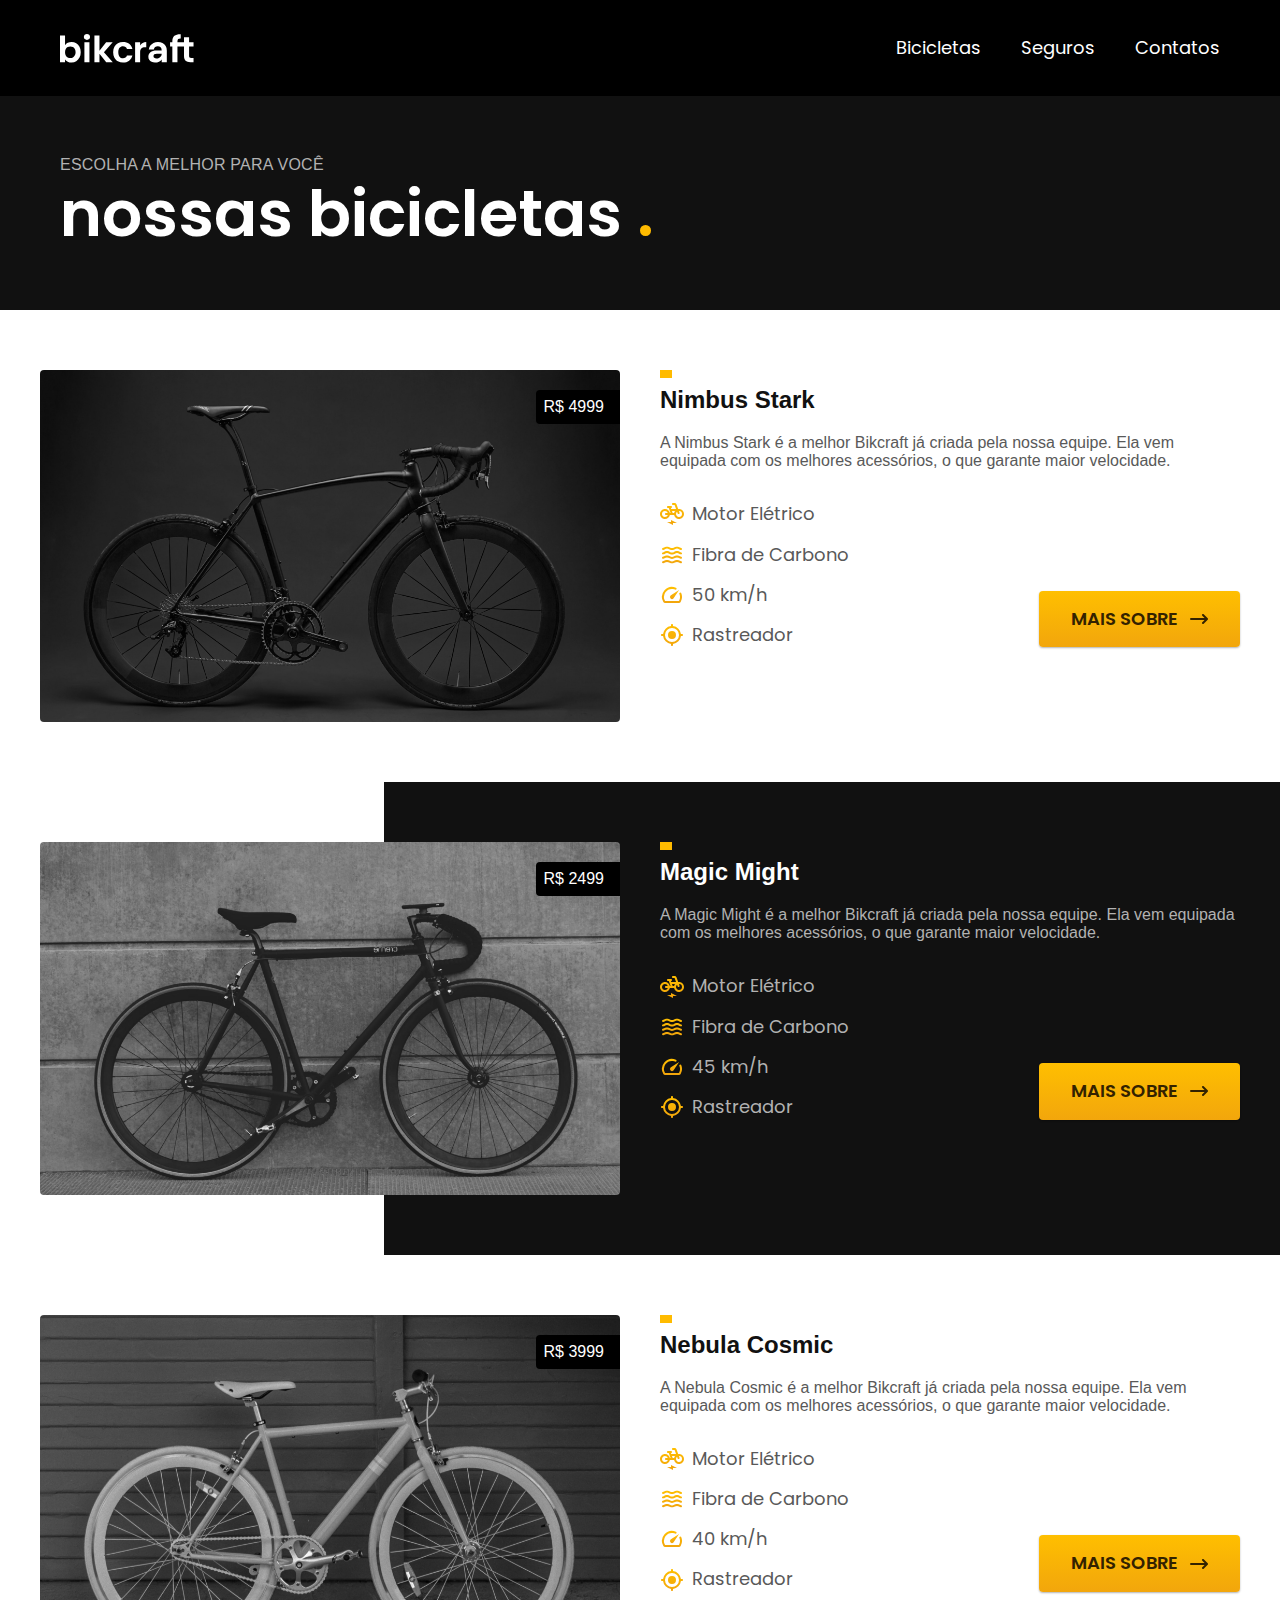
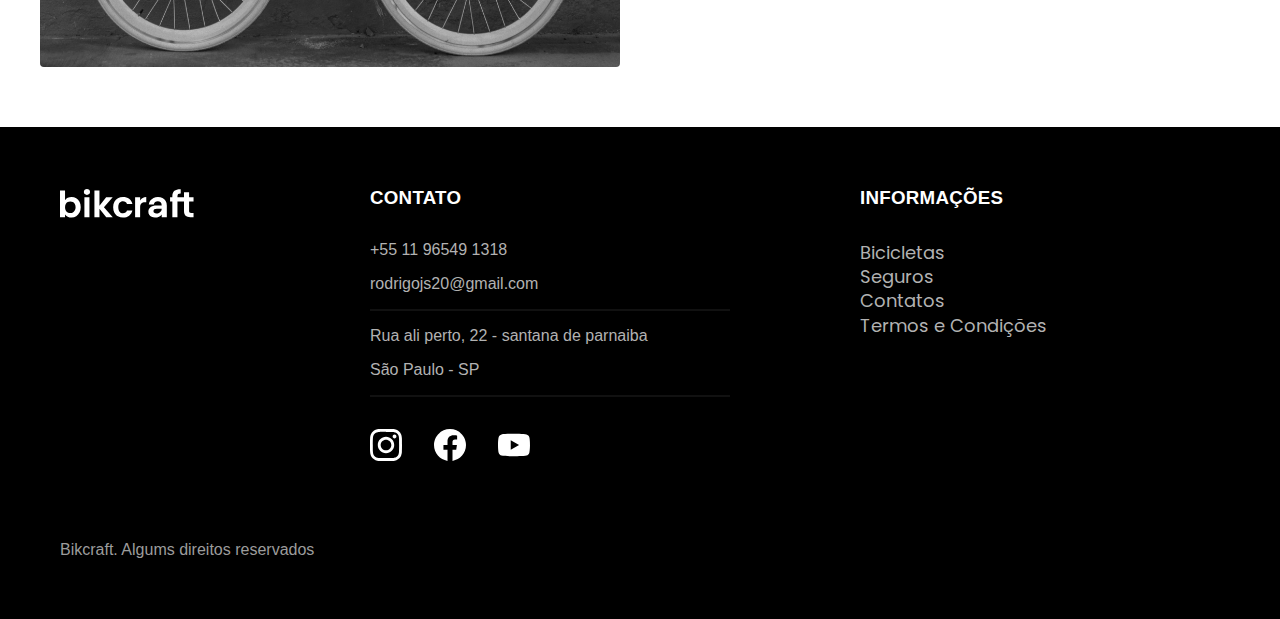
==== bicicletas.html @ d9223ddb "adicionado biciletas.html e bicicletas.css" ====
<!DOCTYPE html>
<html lang="pt-br">

<head>
  <meta charset="UTF-8">
  <meta http-equiv="X-UA-Compatible" content="IE=edge">
  <meta name="viewport" content="width=device-width, initial-scale=1.0">
  <title>Bicicletas | Bikcraft - Bicicletas Elétricas</title>
  <meta name="description" content="Bicicletas elétricas de alta precisão e qualidade,
  feitas sob medida para o cliente. Explore o mundo na sua velocidade com a Bikcraft.">

  <link rel="stylesheet" href="./css/style.css">

  <link rel="preconnect" href="https://fonts.googleapis.com">
  <link rel="preconnect" href="https://fonts.gstatic.com" crossorigin>
  <link href="https://fonts.googleapis.com/css2?family=Merriweather:ital,wght@1,900&family=Poppins:wght@400;600&family=Roboto:ital,wght@0,500;1,400&display=swap" rel="stylesheet">
</head>

<body id="bicicletas">
  <header class="header-bg">
    <div class="header container">
      <a href="./"><img src="./img/bikcraft.svg" alt="Bikcraft"></a>

      <nav aria-label="primaria">
        <ul class="header-menu font-1-m cor-0">
          <li><a href="./bicicletas.html">Bicicletas</a></li>
          <li><a href="./seguros.html">Seguros</a></li>
          <li><a href="./contatos.html">Contatos</a></li>
        </ul>
      </nav>
    </div>
  </header>

  <main>
    <div class="titulo-bg">
      <div class="titulo container">
        <p class="font-2-l-b cor-5">Escolha a melhor para vocÊ</p>
        <h1 class="font-1-xxl cor-0">nossas bicicletas <span class="cor-p1">.</span></h1>
      </div>
    </div>
    <!-- nimbus -->
    <div class="bicicletas container">
      <div class="bicicletas-imagem">
        <img src="./img/bicicletas/nimbus.jpg" alt="Bicicleta Preta">
        <span class="font-2-m cor-0">R$ 4999</span>
      </div>
      <div class="bicicletas-conteudo">
        <h2 class="font-1-x-l">Nimbus Stark</h2>
        <p class="font-2-s cor-8">A Nimbus Stark é a melhor Bikcraft já criada pela nossa equipe. Ela vem equipada com os melhores acessórios, o que garante maior velocidade.</p>
        <ul class="font-1-m cor-8">
          <li><img src="./img/icones/eletrica.svg" alt="">Motor Elétrico</li>
          <li><img src="./img/icones/carbono.svg" alt="">Fibra de Carbono</li>
          <li><img src="./img/icones/velocidade.svg" alt="">50 km/h</li>
          <li><img src="./img/icones/rastreador.svg" alt="">Rastreador</li>
        </ul>
        <a class="botao seta" href="./bicicletas/nimbus.html">Mais Sobre</a>
      </div>
    </div>
    <!-- fim nimbus -->

    <!-- magic -->
    <div class="bicicletas-bg">
      <div class="bicicletas container">
        <div class="bicicletas-imagem">
          <img src="./img/bicicletas/magic.jpg" alt="Bicicleta Preta">
          <span class="font-2-m cor-0">R$ 2499</span>
        </div>
        <div class="bicicletas-conteudo">
          <h2 class="font-1-x-l cor-0">Magic Might</h2>
          <p class="font-2-s cor-5">A Magic Might é a melhor Bikcraft já criada pela nossa equipe. Ela vem equipada com os melhores acessórios, o que garante maior velocidade.</p>
          <ul class="font-1-m cor-5">
            <li><img src="./img/icones/eletrica.svg" alt="">Motor Elétrico</li>
            <li><img src="./img/icones/carbono.svg" alt="">Fibra de Carbono</li>
            <li><img src="./img/icones/velocidade.svg" alt="">45 km/h</li>
            <li><img src="./img/icones/rastreador.svg" alt="">Rastreador</li>
          </ul>
          <a class="botao seta" href="./bicicletas/magic.html">Mais Sobre</a>
        </div>
      </div>
    </div>
    <!-- fim magic -->

    <!-- nebula -->
    <div class="bicicletas container">
      <div class="bicicletas-imagem">
        <img src="./img/bicicletas/nebula.jpg" alt="Bicicleta Preta">
        <span class="font-2-m cor-0">R$ 3999</span>
      </div>
      <div class="bicicletas-conteudo">
        <h2 class="font-1-x-l">Nebula Cosmic</h2>
        <p class="font-2-s cor-8">A Nebula Cosmic é a melhor Bikcraft já criada pela nossa equipe. Ela vem equipada com os melhores acessórios, o que garante maior velocidade.</p>
        <ul class="font-1-m cor-8">
          <li><img src="./img/icones/eletrica.svg" alt="">Motor Elétrico</li>
          <li><img src="./img/icones/carbono.svg" alt="">Fibra de Carbono</li>
          <li><img src="./img/icones/velocidade.svg" alt="">40 km/h</li>
          <li><img src="./img/icones/rastreador.svg" alt="">Rastreador</li>
        </ul>
        <a class="botao seta" href="./bicicletas/nebula.html">Mais Sobre</a>
      </div>
    </div>
    <!-- fim nebula -->
  </main>

  <footer class="footer-bg">
    <div class="footer container">
      <img src="./img/bikcraft.svg" alt="Bickraft">
      <div class="footer-contato">
        <h3 class="font-2-l-b cor-0">Contato</h3>
        <ul class="font-2-m cor-5">
          <li><a href="tel:+5511965491318">+55 11 96549 1318</a></li>
          <li><a href="mailto:rodrigojs20@gmail.com">rodrigojs20@gmail.com</a></li>
          <li>Rua ali perto, 22 - santana de parnaiba</li>
          <li>São Paulo - SP</li>
        </ul>
        <div class="footer-redes">
          <a href="#">
            <img src="./img/redes/instagram.svg" alt="Instagram">
          </a>
          <a href="#">
            <img src="./img/redes/facebook.svg" alt="Facebook">
          </a>
          <a href="#">
            <img src="./img/redes/youtube.svg" alt="Youtube">
          </a>
        </div>
      </div>
      <div class="footer-informacoes">
        <h3 class="font-2-l-b cor-0">Informações</h3>
        <nav>
          <ul class="font-1-m cor-5">
            <li><a href="./bicicletas.html">Bicicletas</a></li>
            <li><a href="./seguros.html">Seguros</a></li>
            <li><a href="./contatos.html">Contatos</a></li>
            <li><a href="./termos.html">Termos e Condições</a></li>
          </ul>
        </nav>
      </div>
      <p class="footer-copy font-2-m cor-6">Bikcraft. Algums direitos reservados</p>
    </div>
  </footer>
</body>

</html>
---- css/style.css ----
@import url("./global/golbal.css");
@import url("./utilidades/tipografia.css");
@import url("./global/header.css");
@import url("./global/footer.css");

/* utilidades */
@import url("./utilidades/componentes.css");
@import url("./utilidades/cores.css");

/* home */
@import url("./home/introducao.css");
@import url("./home/tecnologia.css");
@import url("./home/parceiros.css");
@import url("./home/depoismento.css");


/* bicicletas */
@import url("./bicicletas/bicicletas-lista.css");
@import url("./bicicletas/bicicletas.css");

/*seguros */
@import url("./seguros/seguros.css");

/*termos */
@import url("./termos/termos.css");
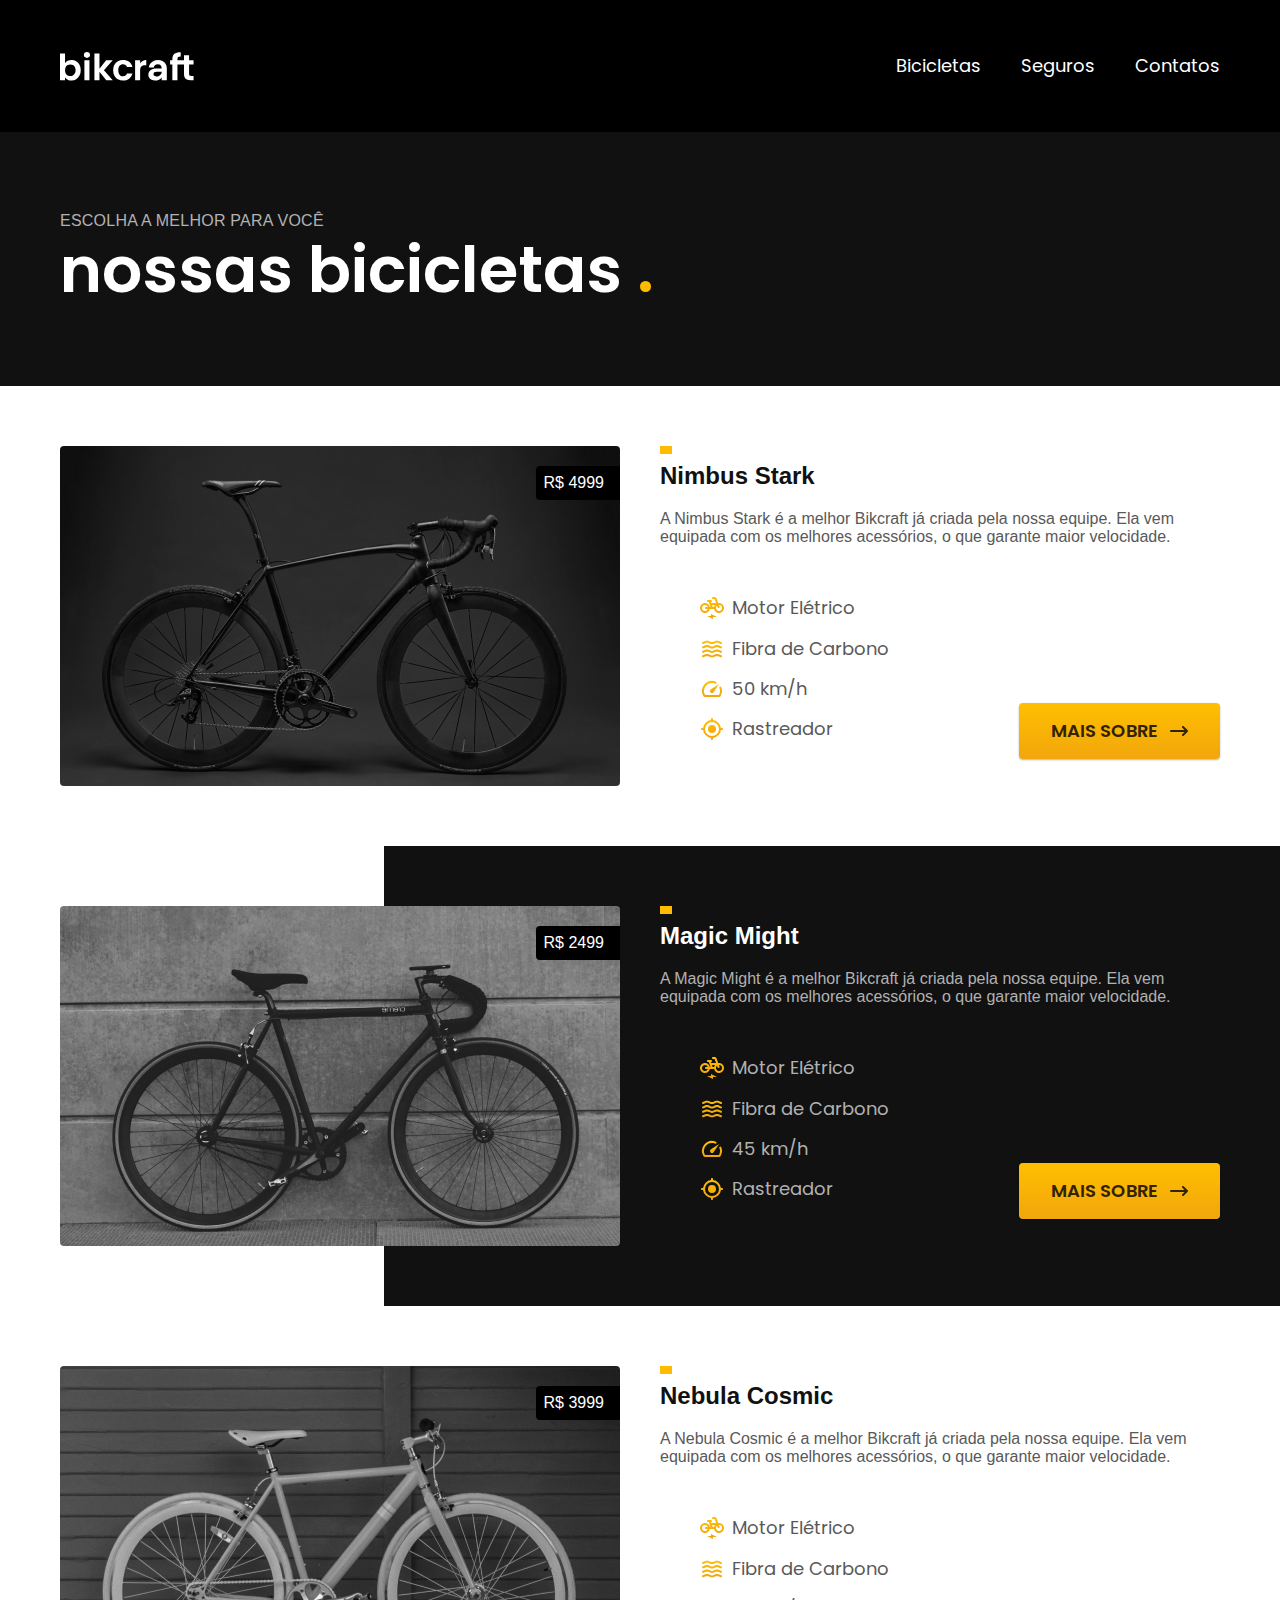
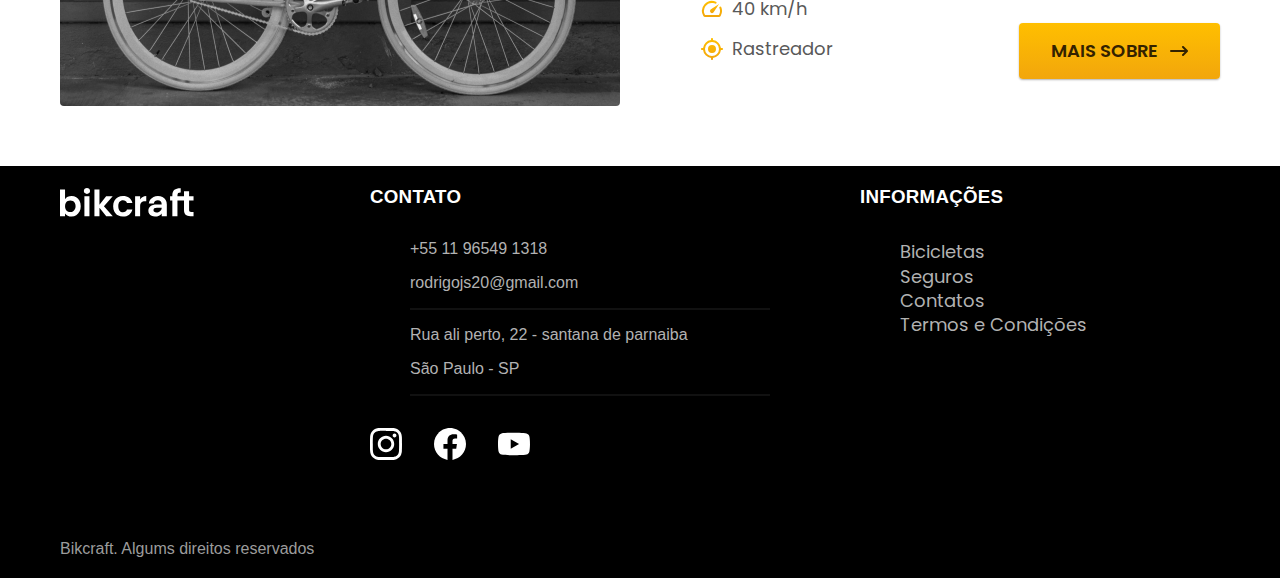
==== commit 21424a4d: "atualizei bicicletas.html" ====
--- a/bicicletas.html
+++ b/bicicletas.html
@@ -32,7 +32,7 @@
   </header>
 
   <main>
-    <div class="titulo-bg">
+    <div class=" titulo-bg">
       <div class="titulo container">
         <p class="font-2-l-b cor-5">Escolha a melhor para vocÊ</p>
         <h1 class="font-1-xxl cor-0">nossas bicicletas <span class="cor-p1">.</span></h1>
--- a/css/style.css
+++ b/css/style.css
@@ -11,15 +11,21 @@
 @import url("./home/introducao.css");
 @import url("./home/tecnologia.css");
 @import url("./home/parceiros.css");
-@import url("./home/depoismento.css");
+@import url("./home/depoimento.css");
 
 
 /* bicicletas */
 @import url("./bicicletas/bicicletas-lista.css");
 @import url("./bicicletas/bicicletas.css");
 
+/* bicicletas */
+@import url("./bicicleta/bicicleta.css");
+@import url("./bicicleta/seguro.css");
+
 /*seguros */
 @import url("./seguros/seguros.css");
+@import url("./seguros/vantagens.css");
+@import url("./seguros/perguntas.css");
 
 /*termos */
 @import url("./termos/termos.css");
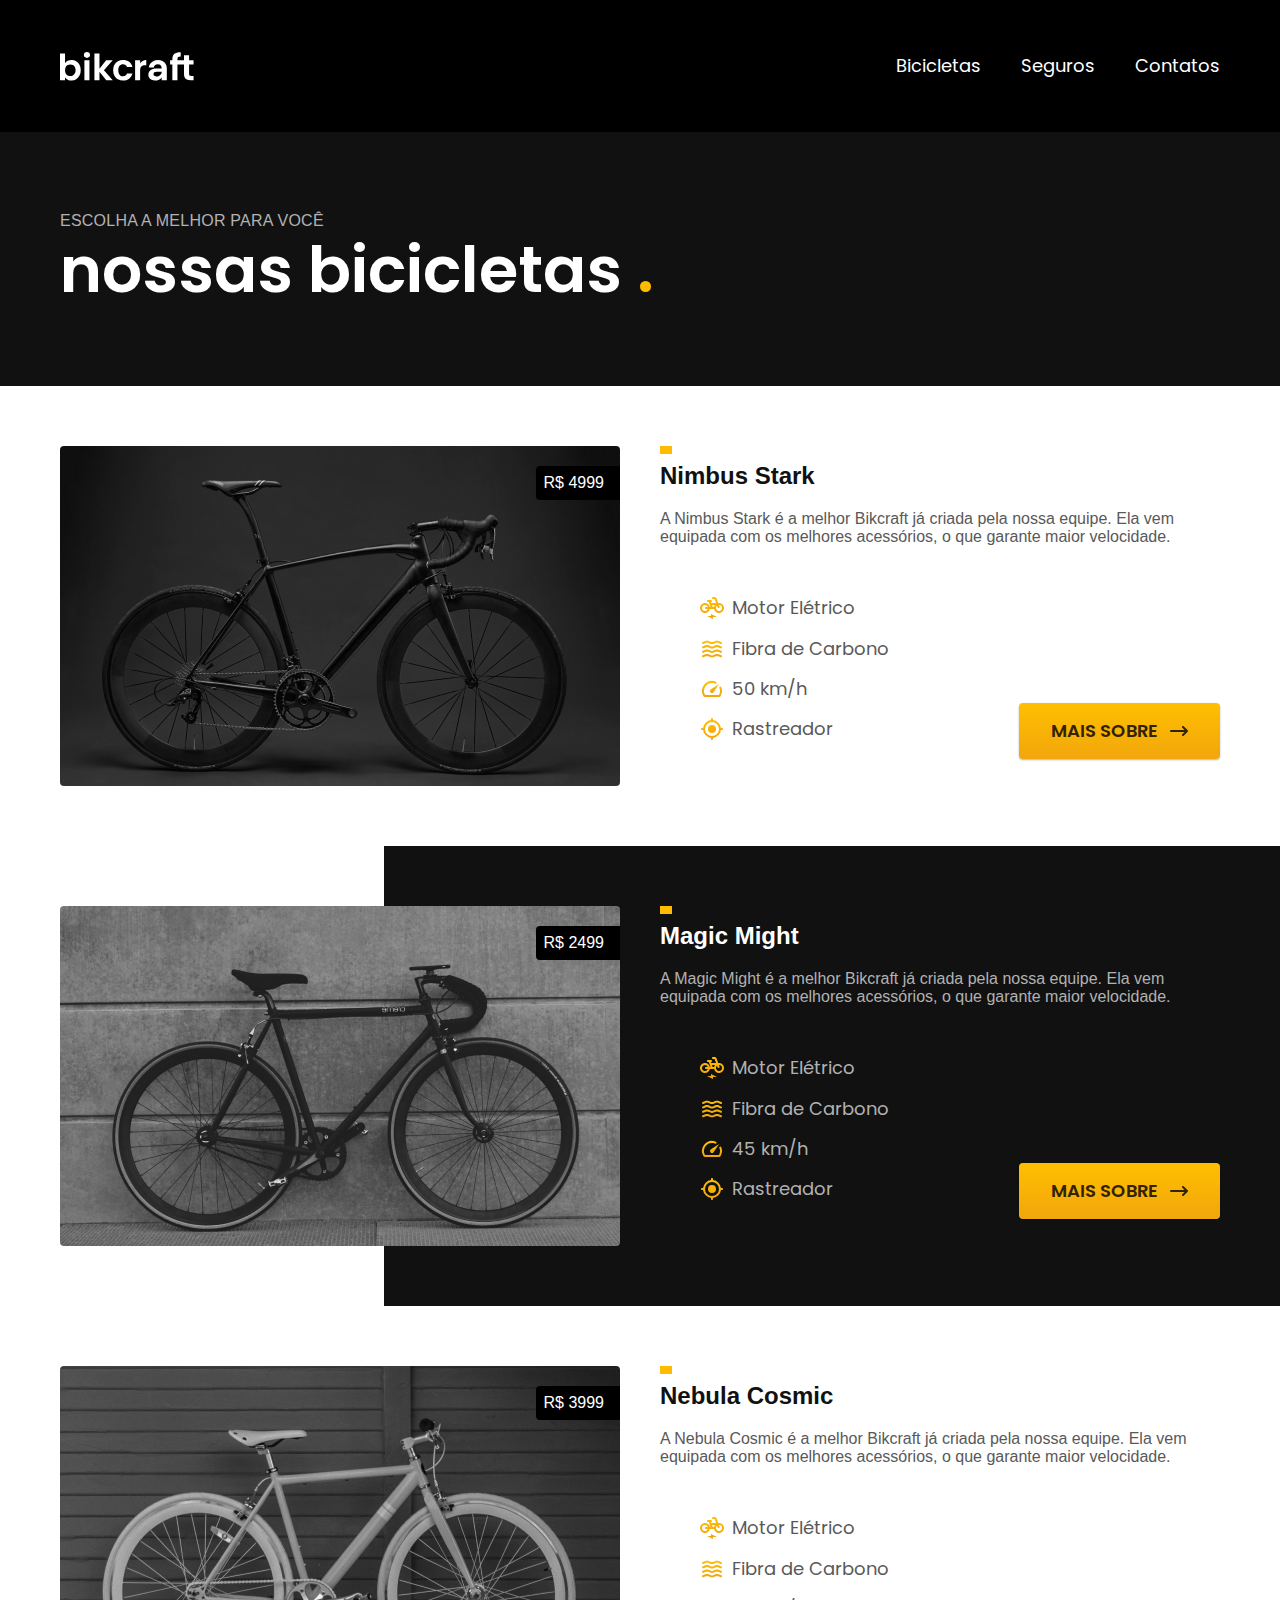
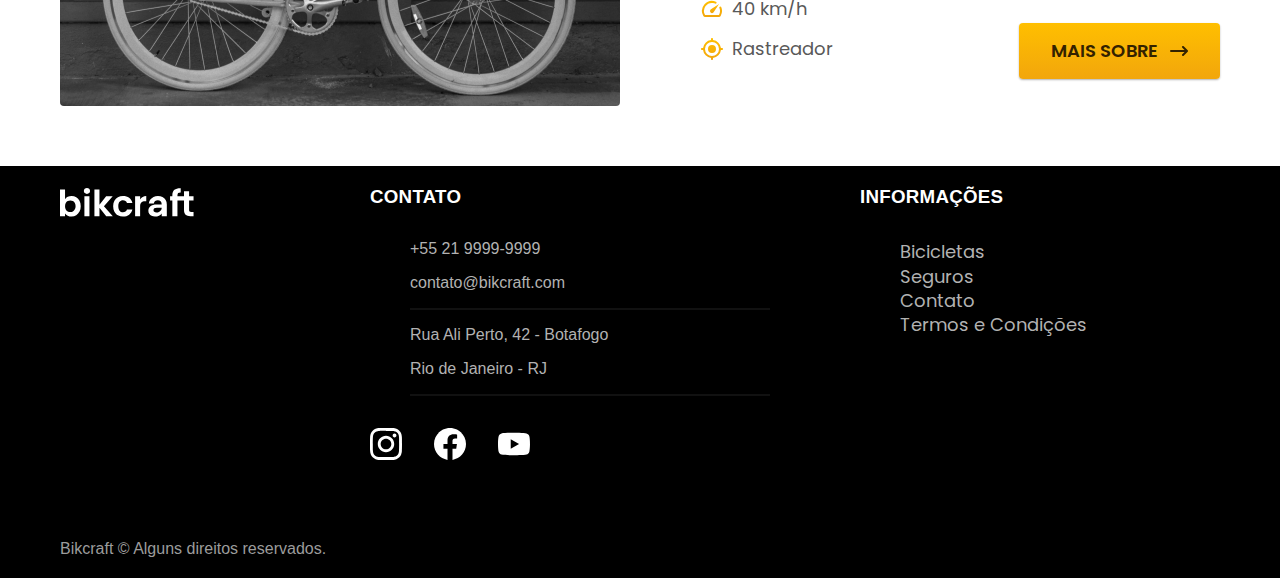
==== commit aa5805ba: "criei lojas.css" ====
--- a/bicicletas.html
+++ b/bicicletas.html
@@ -103,23 +103,23 @@
 
   <footer class="footer-bg">
     <div class="footer container">
-      <img src="./img/bikcraft.svg" alt="Bickraft">
+      <img src="./img/bikcraft.svg" alt="Bikcraft">
       <div class="footer-contato">
         <h3 class="font-2-l-b cor-0">Contato</h3>
         <ul class="font-2-m cor-5">
-          <li><a href="tel:+5511965491318">+55 11 96549 1318</a></li>
-          <li><a href="mailto:rodrigojs20@gmail.com">rodrigojs20@gmail.com</a></li>
-          <li>Rua ali perto, 22 - santana de parnaiba</li>
-          <li>São Paulo - SP</li>
+          <li><a href="tel:+552199999999">+55 21 9999-9999</a></li>
+          <li><a href="mailto:contato@bikcraft.com">contato@bikcraft.com</a></li>
+          <li>Rua Ali Perto, 42 - Botafogo</li>
+          <li>Rio de Janeiro - RJ</li>
         </ul>
         <div class="footer-redes">
-          <a href="#">
+          <a href="./">
             <img src="./img/redes/instagram.svg" alt="Instagram">
           </a>
-          <a href="#">
+          <a href="./">
             <img src="./img/redes/facebook.svg" alt="Facebook">
           </a>
-          <a href="#">
+          <a href="./">
             <img src="./img/redes/youtube.svg" alt="Youtube">
           </a>
         </div>
@@ -130,12 +130,12 @@
           <ul class="font-1-m cor-5">
             <li><a href="./bicicletas.html">Bicicletas</a></li>
             <li><a href="./seguros.html">Seguros</a></li>
-            <li><a href="./contatos.html">Contatos</a></li>
+            <li><a href="./contato.html">Contato</a></li>
             <li><a href="./termos.html">Termos e Condições</a></li>
           </ul>
         </nav>
       </div>
-      <p class="footer-copy font-2-m cor-6">Bikcraft. Algums direitos reservados</p>
+      <p class="footer-copy font-2-m cor-6">Bikcraft © Alguns direitos reservados.</p>
     </div>
   </footer>
 </body>
--- a/css/style.css
+++ b/css/style.css
@@ -6,6 +6,7 @@
 /* utilidades */
 @import url("./utilidades/componentes.css");
 @import url("./utilidades/cores.css");
+@import url("./utilidades/formulario.css");
 
 /* home */
 @import url("./home/introducao.css");
@@ -27,6 +28,10 @@
 @import url("./seguros/vantagens.css");
 @import url("./seguros/perguntas.css");
 
+/* contato */
+@import url("./contato/contato.css");
+@import url("./contato/lojas.css");
+
 /*termos */
 @import url("./termos/termos.css");
 
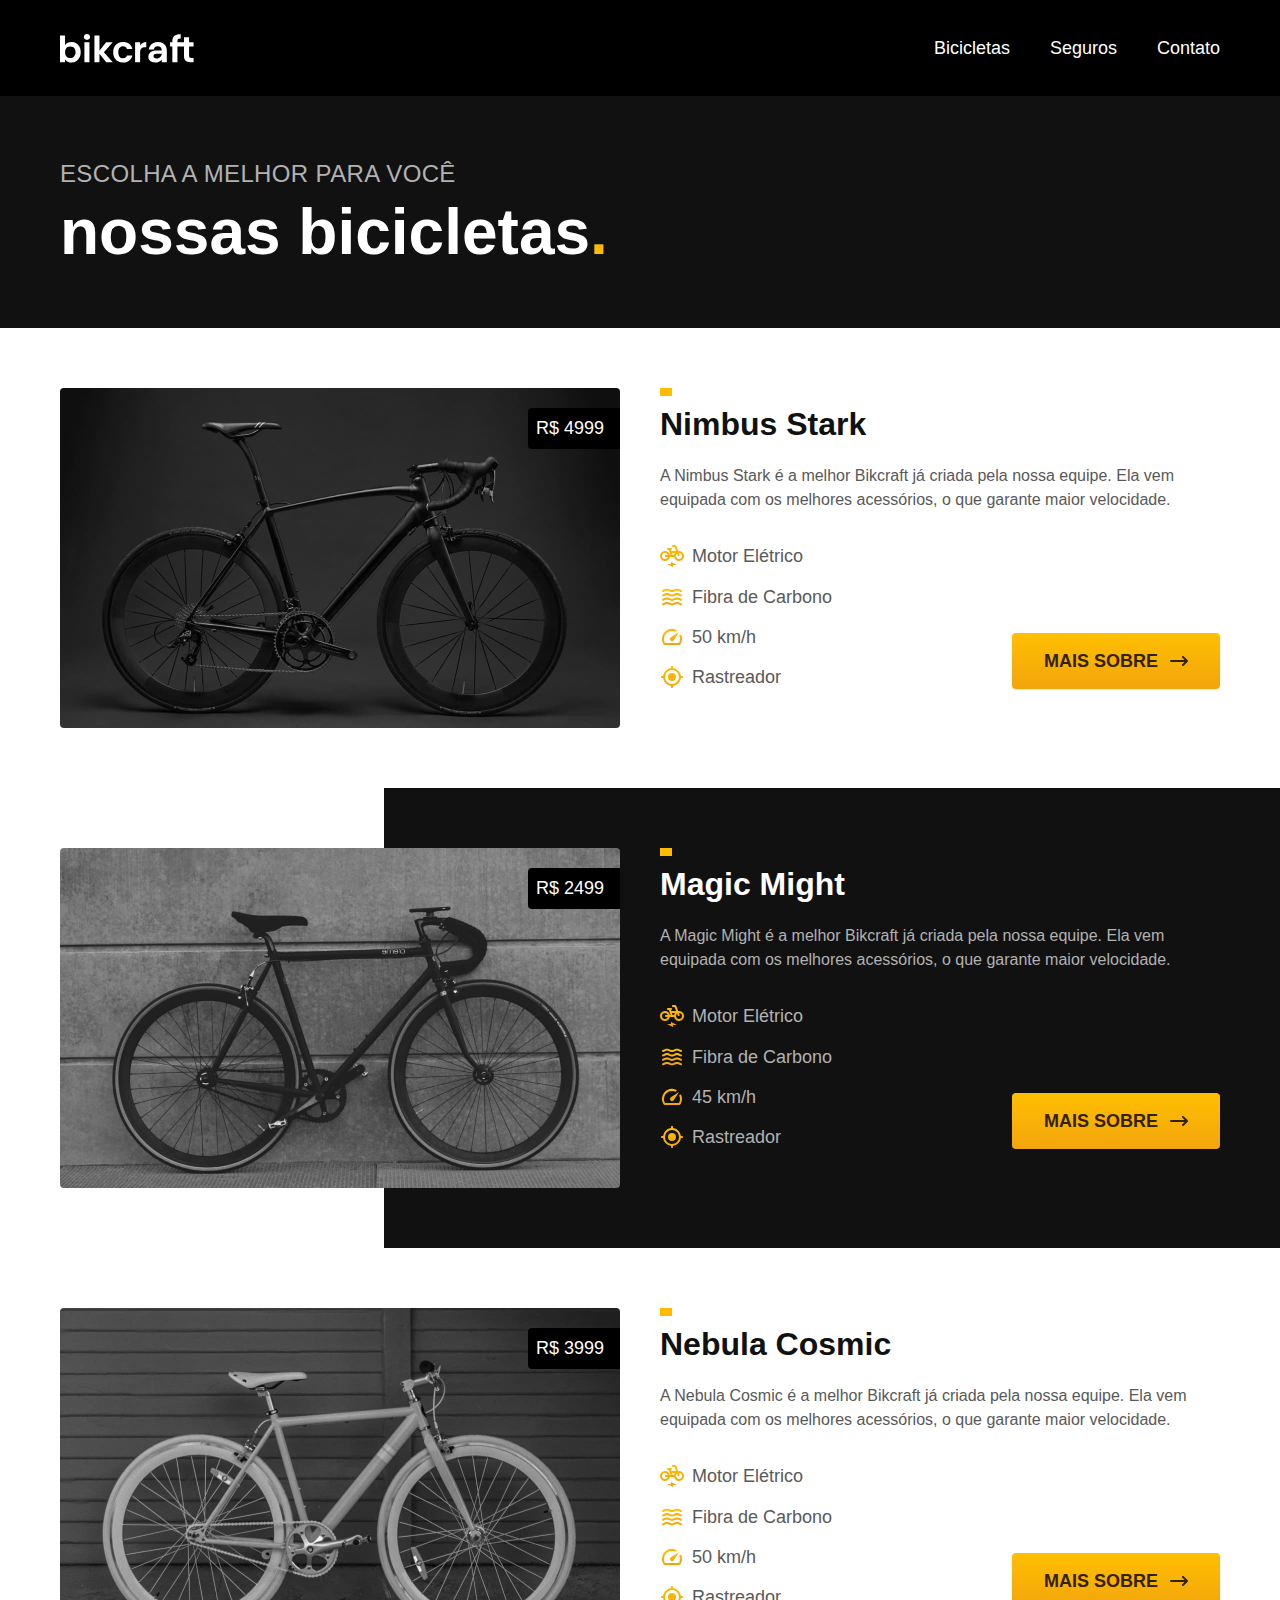
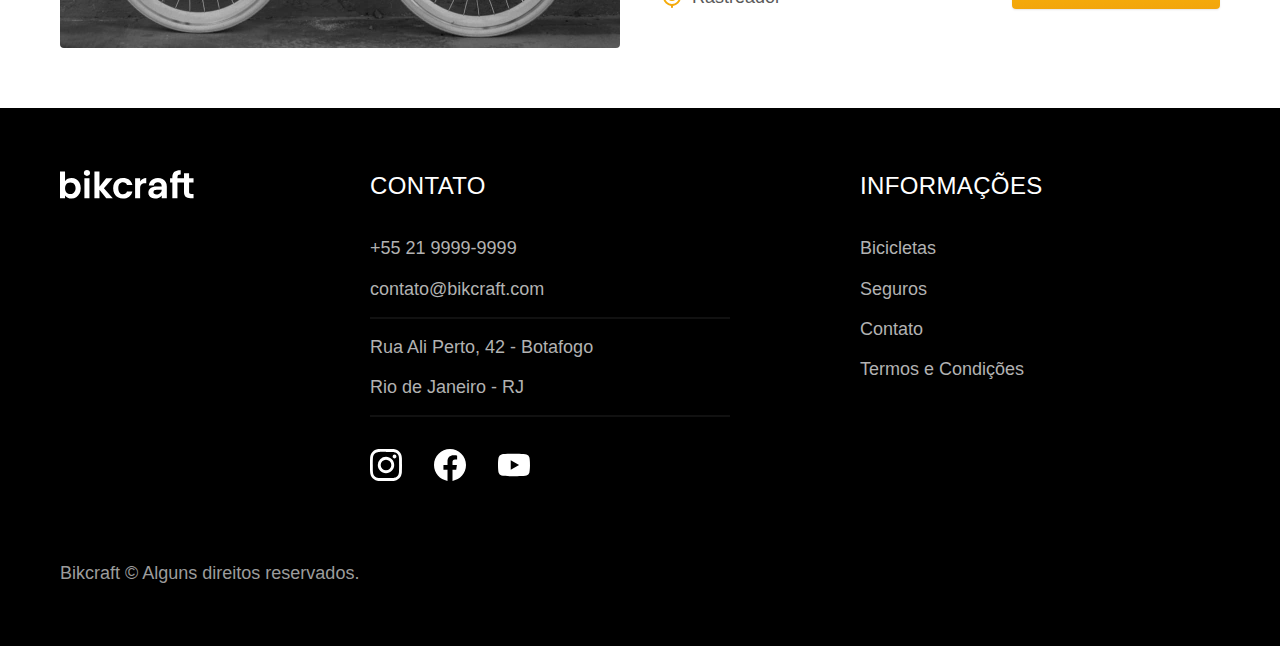
==== commit 7e6a1820: "update" ====
--- a/bicicletas.html
+++ b/bicicletas.html
@@ -1,143 +1,172 @@
-<!DOCTYPE html>
-<html lang="pt-br">
-
-<head>
-  <meta charset="UTF-8">
-  <meta http-equiv="X-UA-Compatible" content="IE=edge">
-  <meta name="viewport" content="width=device-width, initial-scale=1.0">
-  <title>Bicicletas | Bikcraft - Bicicletas Elétricas</title>
-  <meta name="description" content="Bicicletas elétricas de alta precisão e qualidade,
-  feitas sob medida para o cliente. Explore o mundo na sua velocidade com a Bikcraft.">
-
-  <link rel="stylesheet" href="./css/style.css">
-
-  <link rel="preconnect" href="https://fonts.googleapis.com">
-  <link rel="preconnect" href="https://fonts.gstatic.com" crossorigin>
-  <link href="https://fonts.googleapis.com/css2?family=Merriweather:ital,wght@1,900&family=Poppins:wght@400;600&family=Roboto:ital,wght@0,500;1,400&display=swap" rel="stylesheet">
-</head>
-
-<body id="bicicletas">
-  <header class="header-bg">
-    <div class="header container">
-      <a href="./"><img src="./img/bikcraft.svg" alt="Bikcraft"></a>
-
-      <nav aria-label="primaria">
-        <ul class="header-menu font-1-m cor-0">
-          <li><a href="./bicicletas.html">Bicicletas</a></li>
-          <li><a href="./seguros.html">Seguros</a></li>
-          <li><a href="./contatos.html">Contatos</a></li>
-        </ul>
-      </nav>
-    </div>
-  </header>
-
-  <main>
-    <div class=" titulo-bg">
-      <div class="titulo container">
-        <p class="font-2-l-b cor-5">Escolha a melhor para vocÊ</p>
-        <h1 class="font-1-xxl cor-0">nossas bicicletas <span class="cor-p1">.</span></h1>
-      </div>
-    </div>
-    <!-- nimbus -->
-    <div class="bicicletas container">
-      <div class="bicicletas-imagem">
-        <img src="./img/bicicletas/nimbus.jpg" alt="Bicicleta Preta">
-        <span class="font-2-m cor-0">R$ 4999</span>
-      </div>
-      <div class="bicicletas-conteudo">
-        <h2 class="font-1-x-l">Nimbus Stark</h2>
-        <p class="font-2-s cor-8">A Nimbus Stark é a melhor Bikcraft já criada pela nossa equipe. Ela vem equipada com os melhores acessórios, o que garante maior velocidade.</p>
-        <ul class="font-1-m cor-8">
-          <li><img src="./img/icones/eletrica.svg" alt="">Motor Elétrico</li>
-          <li><img src="./img/icones/carbono.svg" alt="">Fibra de Carbono</li>
-          <li><img src="./img/icones/velocidade.svg" alt="">50 km/h</li>
-          <li><img src="./img/icones/rastreador.svg" alt="">Rastreador</li>
-        </ul>
-        <a class="botao seta" href="./bicicletas/nimbus.html">Mais Sobre</a>
-      </div>
-    </div>
-    <!-- fim nimbus -->
-
-    <!-- magic -->
-    <div class="bicicletas-bg">
-      <div class="bicicletas container">
-        <div class="bicicletas-imagem">
-          <img src="./img/bicicletas/magic.jpg" alt="Bicicleta Preta">
-          <span class="font-2-m cor-0">R$ 2499</span>
-        </div>
-        <div class="bicicletas-conteudo">
-          <h2 class="font-1-x-l cor-0">Magic Might</h2>
-          <p class="font-2-s cor-5">A Magic Might é a melhor Bikcraft já criada pela nossa equipe. Ela vem equipada com os melhores acessórios, o que garante maior velocidade.</p>
-          <ul class="font-1-m cor-5">
-            <li><img src="./img/icones/eletrica.svg" alt="">Motor Elétrico</li>
-            <li><img src="./img/icones/carbono.svg" alt="">Fibra de Carbono</li>
-            <li><img src="./img/icones/velocidade.svg" alt="">45 km/h</li>
-            <li><img src="./img/icones/rastreador.svg" alt="">Rastreador</li>
-          </ul>
-          <a class="botao seta" href="./bicicletas/magic.html">Mais Sobre</a>
-        </div>
-      </div>
-    </div>
-    <!-- fim magic -->
-
-    <!-- nebula -->
-    <div class="bicicletas container">
-      <div class="bicicletas-imagem">
-        <img src="./img/bicicletas/nebula.jpg" alt="Bicicleta Preta">
-        <span class="font-2-m cor-0">R$ 3999</span>
-      </div>
-      <div class="bicicletas-conteudo">
-        <h2 class="font-1-x-l">Nebula Cosmic</h2>
-        <p class="font-2-s cor-8">A Nebula Cosmic é a melhor Bikcraft já criada pela nossa equipe. Ela vem equipada com os melhores acessórios, o que garante maior velocidade.</p>
-        <ul class="font-1-m cor-8">
-          <li><img src="./img/icones/eletrica.svg" alt="">Motor Elétrico</li>
-          <li><img src="./img/icones/carbono.svg" alt="">Fibra de Carbono</li>
-          <li><img src="./img/icones/velocidade.svg" alt="">40 km/h</li>
-          <li><img src="./img/icones/rastreador.svg" alt="">Rastreador</li>
-        </ul>
-        <a class="botao seta" href="./bicicletas/nebula.html">Mais Sobre</a>
-      </div>
-    </div>
-    <!-- fim nebula -->
-  </main>
-
-  <footer class="footer-bg">
-    <div class="footer container">
-      <img src="./img/bikcraft.svg" alt="Bikcraft">
-      <div class="footer-contato">
-        <h3 class="font-2-l-b cor-0">Contato</h3>
-        <ul class="font-2-m cor-5">
-          <li><a href="tel:+552199999999">+55 21 9999-9999</a></li>
-          <li><a href="mailto:contato@bikcraft.com">contato@bikcraft.com</a></li>
-          <li>Rua Ali Perto, 42 - Botafogo</li>
-          <li>Rio de Janeiro - RJ</li>
-        </ul>
-        <div class="footer-redes">
-          <a href="./">
-            <img src="./img/redes/instagram.svg" alt="Instagram">
-          </a>
-          <a href="./">
-            <img src="./img/redes/facebook.svg" alt="Facebook">
-          </a>
-          <a href="./">
-            <img src="./img/redes/youtube.svg" alt="Youtube">
-          </a>
-        </div>
-      </div>
-      <div class="footer-informacoes">
-        <h3 class="font-2-l-b cor-0">Informações</h3>
-        <nav>
-          <ul class="font-1-m cor-5">
-            <li><a href="./bicicletas.html">Bicicletas</a></li>
-            <li><a href="./seguros.html">Seguros</a></li>
-            <li><a href="./contato.html">Contato</a></li>
-            <li><a href="./termos.html">Termos e Condições</a></li>
-          </ul>
-        </nav>
-      </div>
-      <p class="footer-copy font-2-m cor-6">Bikcraft © Alguns direitos reservados.</p>
-    </div>
-  </footer>
-</body>
-
+<!DOCTYPE html>
+<html lang="pt-br">
+
+<head>
+  <meta charset="UTF-8">
+  <meta name="viewport" content="width=device-width, initial-scale=1.0">
+
+  <title>Bicicletas | Bikcraft</title>
+  <meta name="description" content="Bicicletas">
+
+  <link rel="stylesheet" href="./css/style.css">
+</head>
+
+<body id="bicicletas">
+  <header class="header-bg">
+    <div class="header container">
+      <a href="./">
+        <img src="./img/bikcraft.svg" alt="Bikcraft">
+      </a>
+
+      <nav aria-label="primaria">
+        <ul class="header-menu font-1-m cor-0">
+          <li><a href="./bicicletas.html">Bicicletas</a></li>
+          <li><a href="./seguros.html">Seguros</a></li>
+          <li><a href="./contato.html">Contato</a></li>
+        </ul>
+      </nav>
+    </div>
+  </header>
+
+  <main>
+    <div class="titulo-bg">
+      <div class="titulo container">
+        <p class="font-2-l-b cor-5">Escolha a melhor para você</p>
+        <h1 class="font-1-xxl cor-0">nossas bicicletas<span class="cor-p1">.</span></h1>
+      </div>
+    </div>
+
+    <div class="bicicletas container">
+      <div class="bicicletas-imagem">
+        <img src="./img/bicicletas/nimbus.jpg" alt="Bicicleta preta">
+        <span class="font-2-m cor-0">R$ 4999</span>
+      </div>
+      <div class="bicicletas-conteudo">
+        <h2 class="font-1-xl">Nimbus Stark</h2>
+        <p class="font-2-s cor-8">A Nimbus Stark é a melhor Bikcraft já criada pela nossa equipe. Ela vem equipada com os melhores acessórios, o que garante maior velocidade.</p>
+        <ul class="font-1-m cor-8">
+          <li>
+            <img src="./img/icones/eletrica.svg" alt="">
+            Motor Elétrico
+          </li>
+          <li>
+            <img src="./img/icones/carbono.svg" alt="">
+            Fibra de Carbono
+          </li>
+          <li>
+            <img src="./img/icones/velocidade.svg" alt="">
+            50 km/h
+          </li>
+          <li>
+            <img src="./img/icones/rastreador.svg" alt="">
+            Rastreador
+          </li>
+        </ul>
+        <a class="botao seta" href="./bicicletas/nimbus.html">Mais Sobre</a>
+      </div>
+    </div>
+
+    <div class="bicicletas-bg">
+      <div class="bicicletas container">
+        <div class="bicicletas-imagem">
+          <img src="./img/bicicletas/magic.jpg" alt="Bicicleta preta">
+          <span class="font-2-m cor-0">R$ 2499</span>
+        </div>
+        <div class="bicicletas-conteudo">
+          <h2 class="font-1-xl cor-0">Magic Might</h2>
+          <p class="font-2-s cor-5">A Magic Might é a melhor Bikcraft já criada pela nossa equipe. Ela vem equipada com os melhores acessórios, o que garante maior velocidade.</p>
+          <ul class="font-1-m cor-5">
+            <li>
+              <img src="./img/icones/eletrica.svg" alt="">
+              Motor Elétrico
+            </li>
+            <li>
+              <img src="./img/icones/carbono.svg" alt="">
+              Fibra de Carbono
+            </li>
+            <li>
+              <img src="./img/icones/velocidade.svg" alt="">
+              45 km/h
+            </li>
+            <li>
+              <img src="./img/icones/rastreador.svg" alt="">
+              Rastreador
+            </li>
+          </ul>
+          <a class="botao seta" href="./bicicletas/magic.html">Mais Sobre</a>
+        </div>
+      </div>
+    </div>
+
+    <div class="bicicletas container">
+      <div class="bicicletas-imagem">
+        <img src="./img/bicicletas/nebula.jpg" alt="Bicicleta preta">
+        <span class="font-2-m cor-0">R$ 3999</span>
+      </div>
+      <div class="bicicletas-conteudo">
+        <h2 class="font-1-xl">Nebula Cosmic</h2>
+        <p class="font-2-s cor-8">A Nebula Cosmic é a melhor Bikcraft já criada pela nossa equipe. Ela vem equipada com os melhores acessórios, o que garante maior velocidade.</p>
+        <ul class="font-1-m cor-8">
+          <li>
+            <img src="./img/icones/eletrica.svg" alt="">
+            Motor Elétrico
+          </li>
+          <li>
+            <img src="./img/icones/carbono.svg" alt="">
+            Fibra de Carbono
+          </li>
+          <li>
+            <img src="./img/icones/velocidade.svg" alt="">
+            50 km/h
+          </li>
+          <li>
+            <img src="./img/icones/rastreador.svg" alt="">
+            Rastreador
+          </li>
+        </ul>
+        <a class="botao seta" href="./bicicletas/nebula.html">Mais Sobre</a>
+      </div>
+    </div>
+
+  </main>
+
+  <footer class="footer-bg">
+    <div class="footer container">
+      <img src="./img/bikcraft.svg" alt="Bikcraft">
+      <div class="footer-contato">
+        <h3 class="font-2-l-b cor-0">Contato</h3>
+        <ul class="font-2-m cor-5">
+          <li><a href="tel:+552199999999">+55 21 9999-9999</a></li>
+          <li><a href="mailto:contato@bikcraft.com">contato@bikcraft.com</a></li>
+          <li>Rua Ali Perto, 42 - Botafogo</li>
+          <li>Rio de Janeiro - RJ</li>
+        </ul>
+        <div class="footer-redes">
+          <a href="./">
+            <img src="./img/redes/instagram.svg" alt="Instagram">
+          </a>
+          <a href="./">
+            <img src="./img/redes/facebook.svg" alt="Facebook">
+          </a>
+          <a href="./">
+            <img src="./img/redes/youtube.svg" alt="Youtube">
+          </a>
+        </div>
+      </div>
+      <div class="footer-informacoes">
+        <h3 class="font-2-l-b cor-0">Informações</h3>
+        <nav>
+          <ul class="font-1-m cor-5">
+            <li><a href="./bicicletas.html">Bicicletas</a></li>
+            <li><a href="./seguros.html">Seguros</a></li>
+            <li><a href="./contato.html">Contato</a></li>
+            <li><a href="./termos.html">Termos e Condições</a></li>
+          </ul>
+        </nav>
+      </div>
+      <p class="footer-copy font-2-m cor-6">Bikcraft © Alguns direitos reservados.</p>
+    </div>
+  </footer>
+</body>
+
 </html>--- a/css/style.css
+++ b/css/style.css
@@ -1,37 +1,39 @@
-@import url("./global/golbal.css");
-@import url("./utilidades/tipografia.css");
-@import url("./global/header.css");
-@import url("./global/footer.css");
-
-/* utilidades */
-@import url("./utilidades/componentes.css");
-@import url("./utilidades/cores.css");
-@import url("./utilidades/formulario.css");
-
-/* home */
-@import url("./home/introducao.css");
-@import url("./home/tecnologia.css");
-@import url("./home/parceiros.css");
-@import url("./home/depoimento.css");
-
-
-/* bicicletas */
-@import url("./bicicletas/bicicletas-lista.css");
-@import url("./bicicletas/bicicletas.css");
-
-/* bicicletas */
-@import url("./bicicleta/bicicleta.css");
-@import url("./bicicleta/seguro.css");
-
-/*seguros */
-@import url("./seguros/seguros.css");
-@import url("./seguros/vantagens.css");
-@import url("./seguros/perguntas.css");
-
-/* contato */
-@import url("./contato/contato.css");
-@import url("./contato/lojas.css");
-
-/*termos */
-@import url("./termos/termos.css");
-
+@import "./global/global.css";
+@import "./utilidades/tipografia.css";
+@import "./utilidades/cores.css";
+
+@import "./global/header.css";
+@import "./global/footer.css";
+
+/* Utilidades */
+@import "./utilidades/componentes.css";
+@import "./utilidades/formulario.css";
+
+/* Home */
+@import "./home/introducao.css";
+@import "./home/tecnologia.css";
+@import "./home/parceiros.css";
+@import "./home/depoimento.css";
+
+/* Bicicletas */
+@import "./bicicletas/bicicletas-lista.css";
+@import "./bicicletas/bicicletas.css";
+
+/* Bicicleta */
+@import "./bicicleta/bicicleta.css";
+@import "./bicicleta/seguro.css";
+
+/* Seguros */
+@import "./seguros/seguros.css";
+@import "./seguros/vantagens.css";
+@import "./seguros/perguntas.css";
+
+/* Contato */
+@import "./contato/contato.css";
+@import "./contato/lojas.css";
+
+/* Contato */
+@import "./orcamento/orcamento.css";
+
+/* Termos */
+@import "./termos/termos.css";
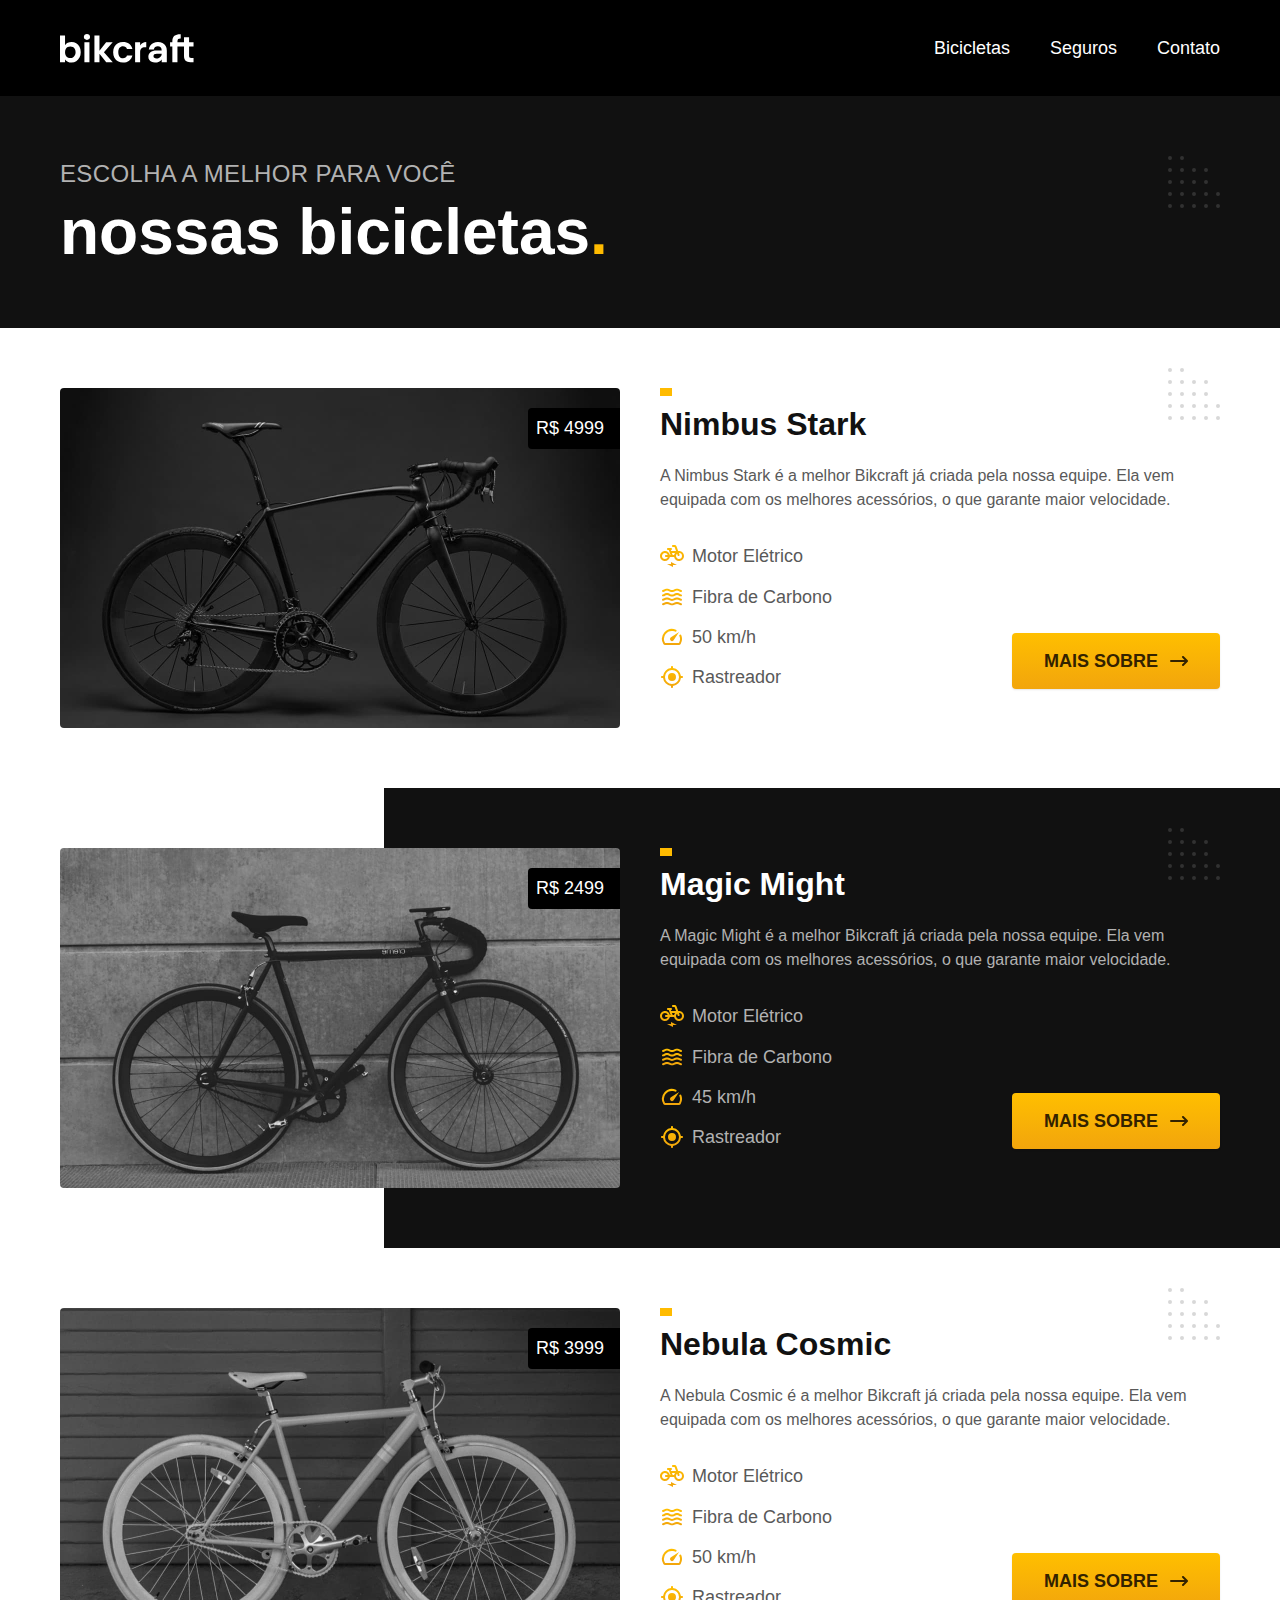
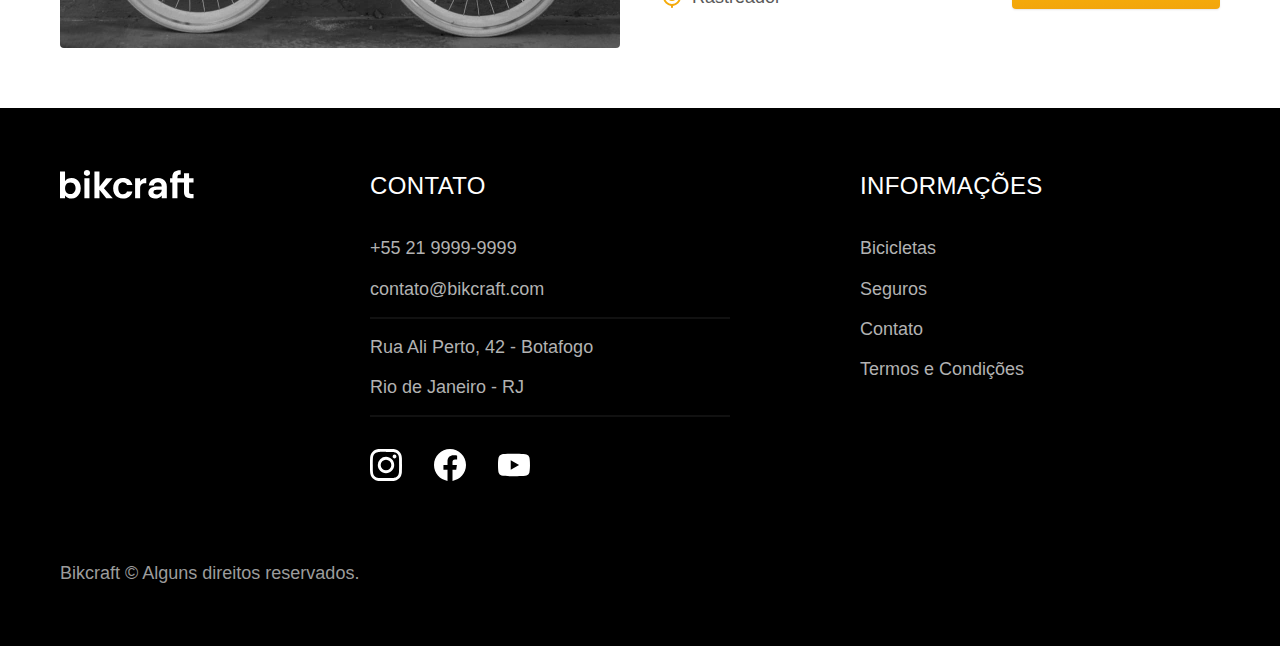
==== commit 044d2ebf: "projeto atualizado" ====
--- a/bicicletas.html
+++ b/bicicletas.html
@@ -8,6 +8,7 @@
   <title>Bicicletas | Bikcraft</title>
   <meta name="description" content="Bicicletas">
 
+  <link rel="preload" href="./css/style.css" as="style">
   <link rel="stylesheet" href="./css/style.css">
 </head>
 
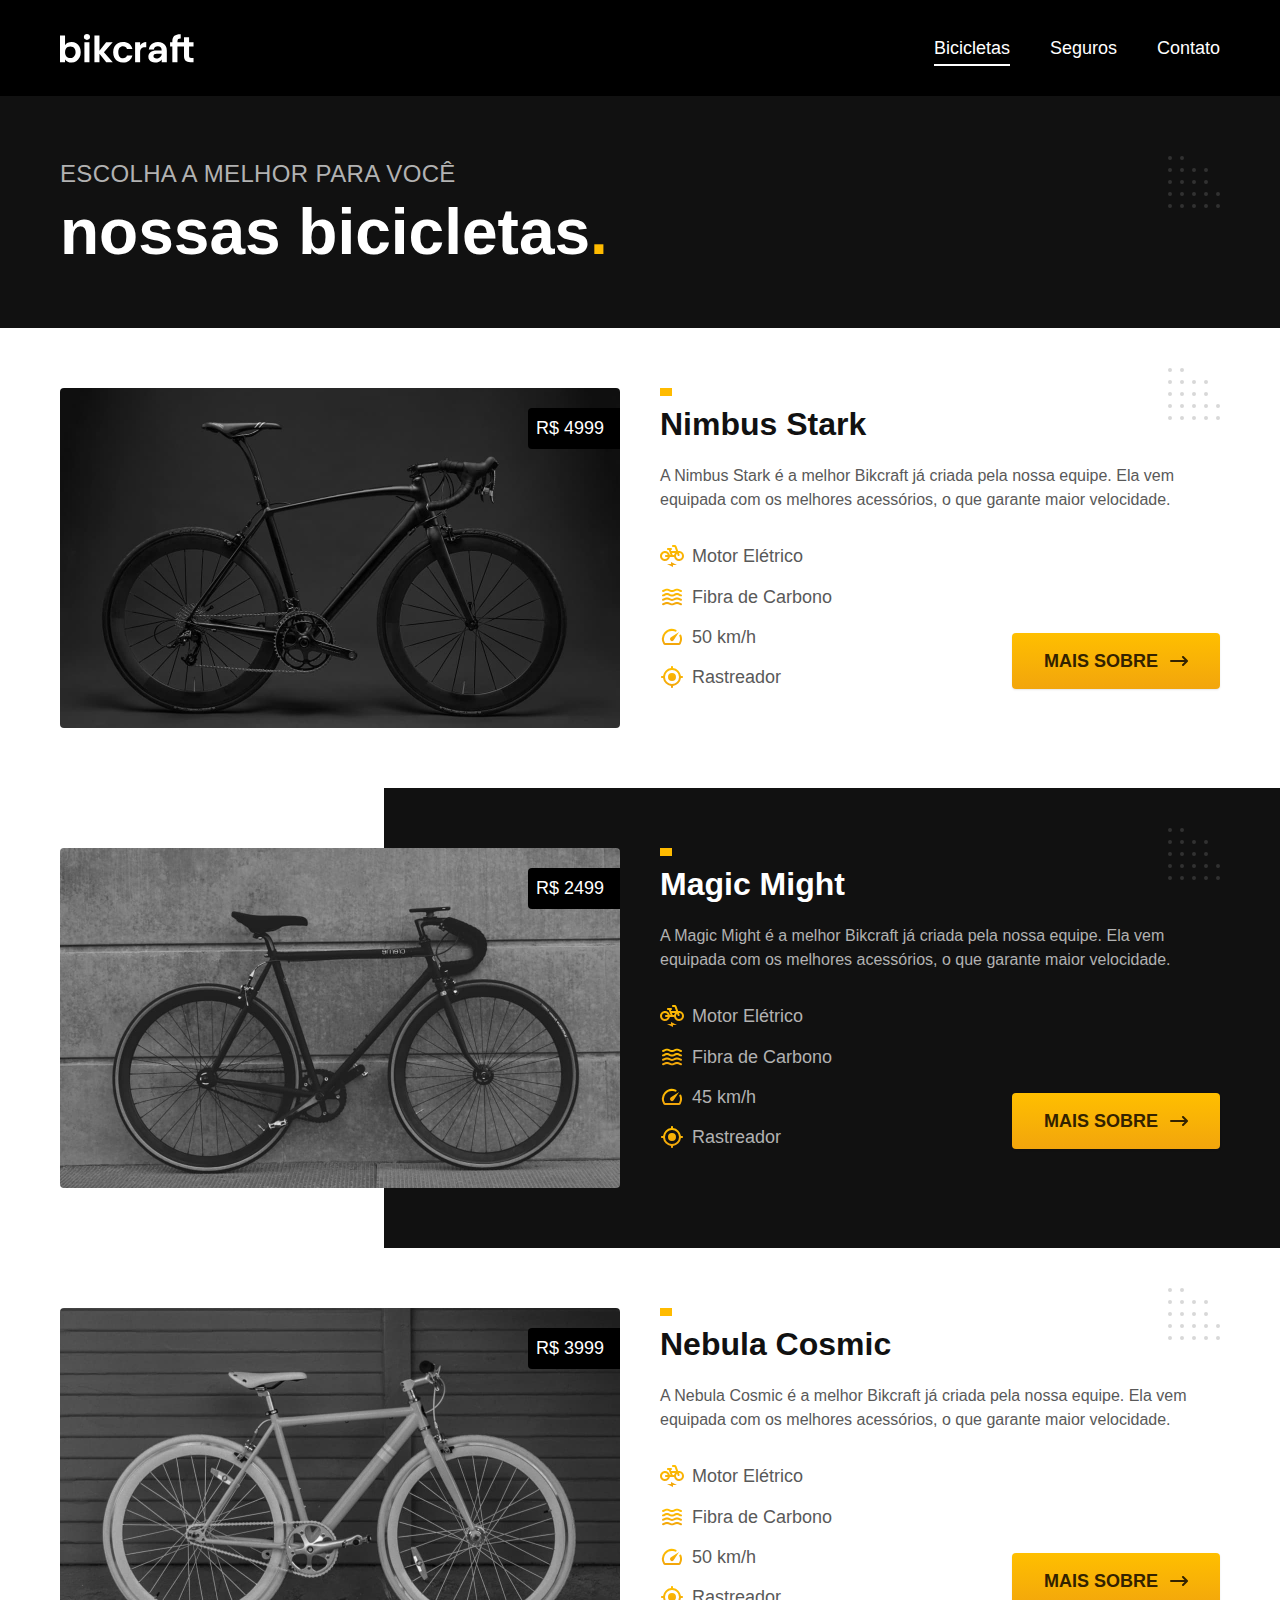
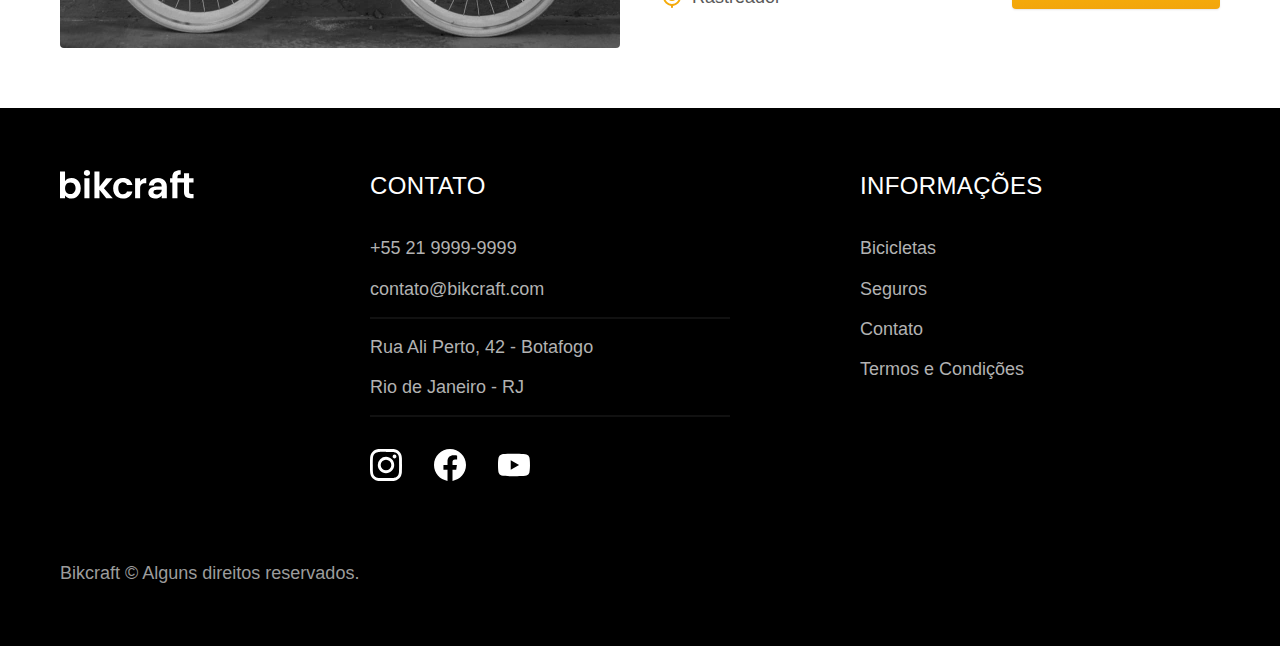
==== commit 94a6f469: "adicionado script.js" ====
--- a/bicicletas.html
+++ b/bicicletas.html
@@ -168,6 +168,7 @@
       <p class="footer-copy font-2-m cor-6">Bikcraft © Alguns direitos reservados.</p>
     </div>
   </footer>
+  <script src="./js/script.js"></script>
 </body>
 
 </html>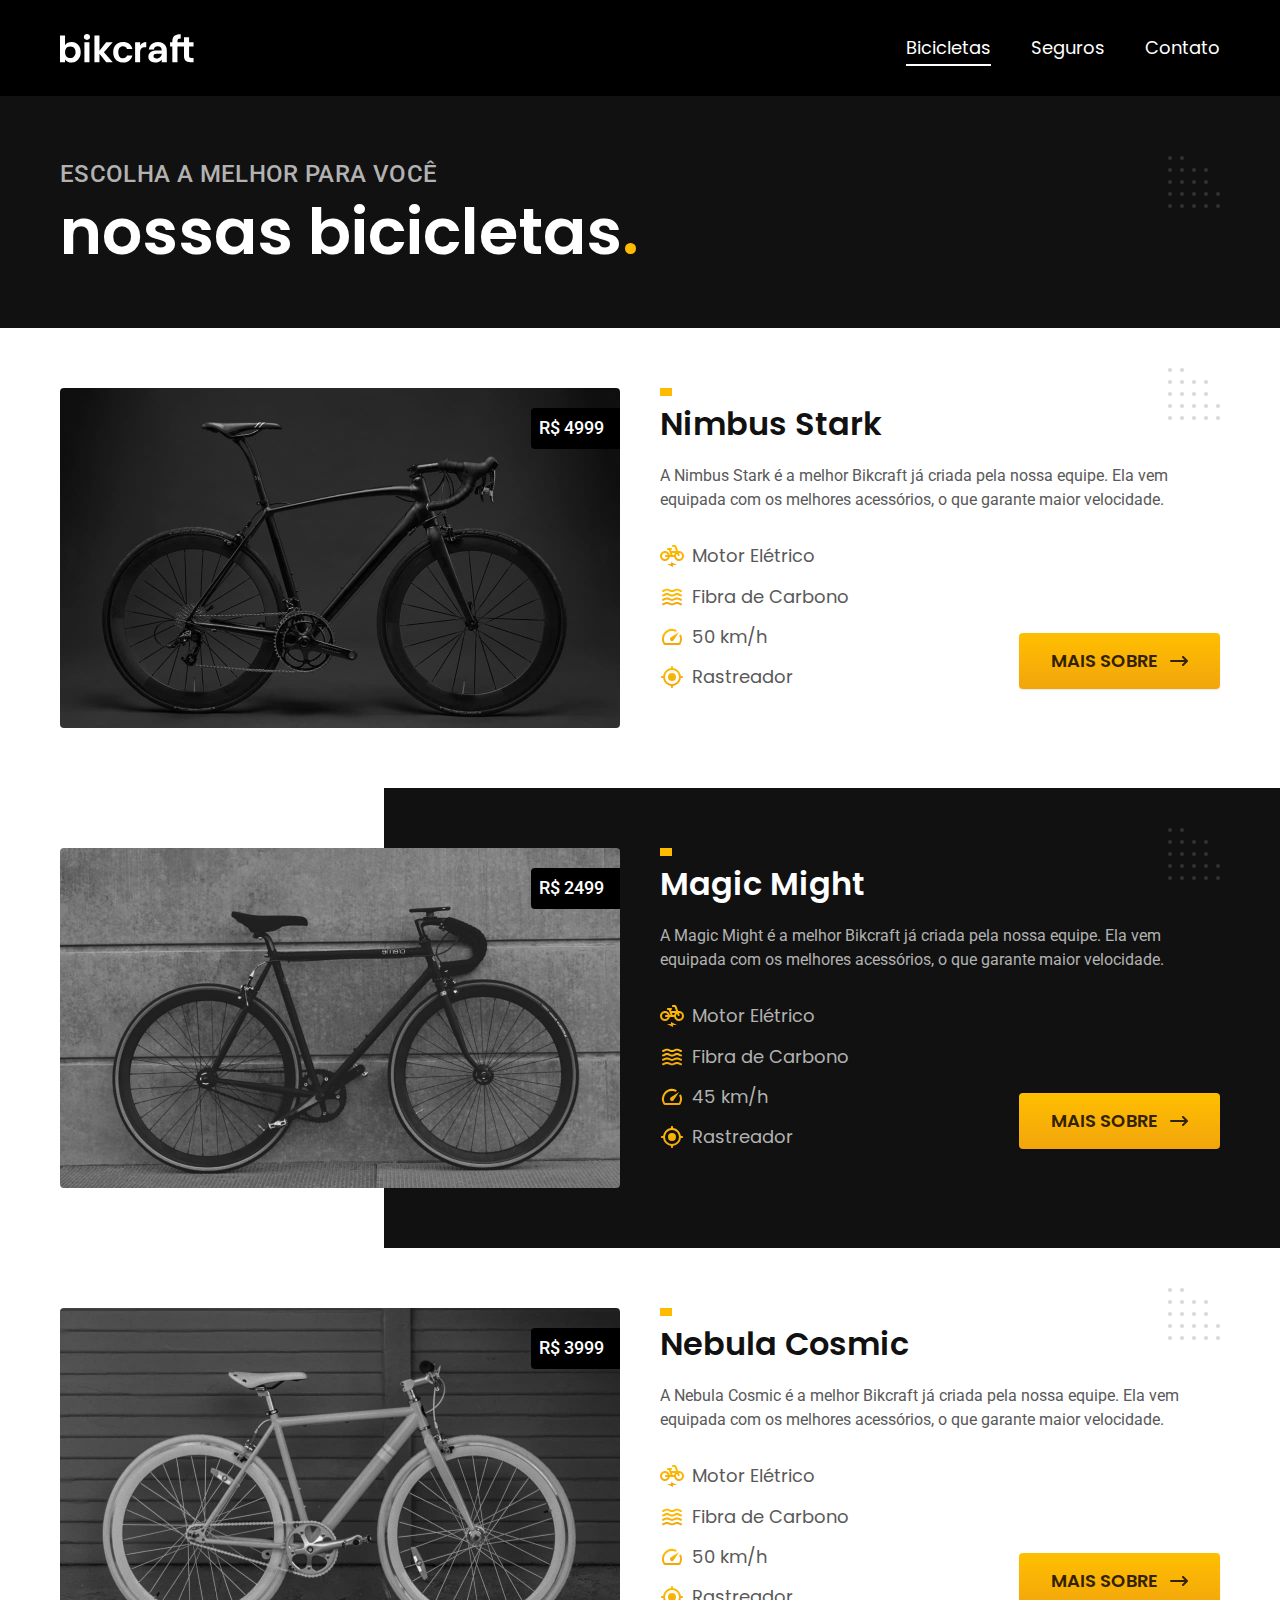
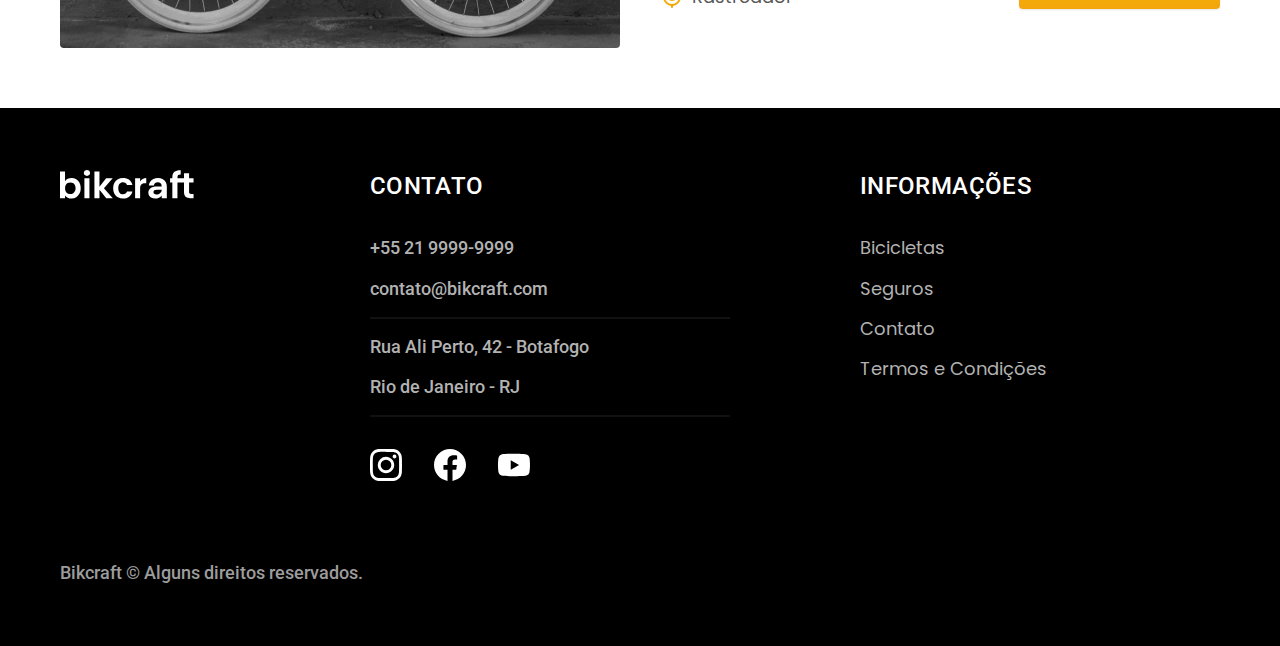
==== commit 9d4ba8eb: "otimizado para produção" ====
--- a/bicicletas.html
+++ b/bicicletas.html
@@ -8,8 +8,17 @@
   <title>Bicicletas | Bikcraft</title>
   <meta name="description" content="Bicicletas">
 
-  <link rel="preload" href="./css/style.css" as="style">
-  <link rel="stylesheet" href="./css/style.css">
+  <link rel="icon" href="./favicon.svg" type="image/svg+xml">
+  <link rel="preload" href="./css/style.min.css" as="style">
+
+  <link rel="stylesheet" href="./css/style.min.css">
+  <link rel="preconnect" href="https://fonts.googleapis.com">
+  <link rel="preconnect" href="https://fonts.gstatic.com" crossorigin>
+  <script>
+    document.documentElement.classList.add('js')
+  </script>
+  <link href="https://fonts.googleapis.com/css2?family=Merriweather:ital,wght@1,900&family=Poppins:wght@400;600&family=Roboto:wght@500&display=swap" rel="stylesheet">
+
 </head>
 
 <body id="bicicletas">
--- a/css/style.min.css
+++ b/css/style.min.css
@@ -0,0 +1 @@
+body{margin:0;font-family:Arial,Helvetica,sans-serif;color:#111}blockquote,dd,h1,h2,h3,h4,p,ul{margin:0}ul{padding:0;list-style:none}a{text-decoration:none;color:inherit}img{max-width:100%;height:auto;display:block}img[src$=".jpg"]{border-radius:4px}.font-1-xs{font:400 0.75rem/1.35 Poppins,sans-serif}.font-2-xs{font:400 0.875rem/1.43 Roboto,sans-serif}.font-1-s{font:400 1rem/1.5 Poppins,sans-serif}.font-2-s{font:400 1rem/1.5 Roboto,sans-serif}.font-1-m,.font-1-m-b{font:400 1.125rem/1.35 Poppins,sans-serif}.font-1-m-b{font-weight:600}.font-2-m{font:500 1.125rem/1.35 Roboto,sans-serif}.font-1-l{font:400 1.5rem/1.5 Poppins,sans-serif}.font-2-l,.font-2-l-b{font:400 1.5rem/1.5 Roboto,sans-serif}.font-2-l-b{font-weight:500;letter-spacing:.015em;text-transform:uppercase}.font-1-xl{font:600 2rem/1.25 Poppins,sans-serif}.font-2-xl{font:500 2rem/1.25 Roboto,sans-serif}.font-1-xxl{font:600 4rem/1.125 Poppins,sans-serif}@media (max-width:1200px){.font-1-xxl{font-size:3rem}.font-2-l,.font-2-l-b{font-size:1.125rem}}@media (max-width:800px){.font-1-xxl{font-size:2rem}.font-1-xl,.font-2-xl{font-size:1.5rem}}:root{--cor-0:#ffffff;--cor-1:#f7f7f7;--cor-2:#ededed;--cor-3:#dedede;--cor-4:#cccccc;--cor-5:#b2b2b2;--cor-6:#9c9c9c;--cor-7:#717171;--cor-8:#595959;--cor-9:#404040;--cor-10:#2e2e2e;--cor-11:#111111;--cor-12:#000000;--cor-p1:#ffbb00;--cor-p2:#e4a30b;--cor-p3:#a66f00;--cor-p4:#664400;--cor-p5:#332200}.cor-0{color:var(--cor-0)}.cor-1{color:var(--cor-1)}.cor-2{color:var(--cor-2)}.cor-3{color:var(--cor-3)}.cor-4{color:var(--cor-4)}.cor-5{color:var(--cor-5)}.cor-6{color:var(--cor-6)}.cor-7{color:var(--cor-7)}.cor-8{color:var(--cor-8)}.cor-9{color:var(--cor-9)}.cor-10{color:var(--cor-10)}.cor-11{color:var(--cor-11)}.cor-12{color:var(--cor-12)}.cor-p1{color:var(--cor-p1)}.cor-p2{color:var(--cor-p2)}.cor-p3{color:var(--cor-p3)}.cor-p4{color:var(--cor-p4)}.cor-p5{color:var(--cor-p5)}.js .fadeInDown{transform:translate3d(0,-20px,0)}.js .fadeInUp{transform:translate3d(0,20px,0)}.js .fadeInRight{transform:translate3d(20px,0,0)}.js .fadeInLeft{transform:translate3d(-20px,0,0)}.js [data-anime]{opacity:0}.js .anime{opacity:1;transform:none;transition:transform .8s,opacity .8s}.header-bg{background-color:var(--cor-12)}.header{display:flex;flex-wrap:wrap;gap:20px;justify-content:space-between;align-items:center;padding-top:20px;padding-bottom:20px}.header-menu{display:flex;flex-wrap:wrap;gap:40px}.header-menu a{display:inline-block;padding:16px 0;position:relative}.header-menu a:after{content:"";display:block;height:2px;width:0;background:var(--cor-0);margin-top:4px;transition:.3s;position:absolute}.header-menu a.ativo::after,.header-menu a:hover:after{width:100%}@media (max-width:800px){.header-menu{gap:20px}.header-menu a{background:var(--cor-11);padding:12px 16px;border-radius:4px}.header-menu a:hover{background-color:var(--cor-10)}.header a:after{display:none}}@media (max-width:600px){.header-menu{gap:12px}.header-menu a{padding:8px 12px;font-size:14px}}.footer-bg{background-color:var(--cor-12)}.footer{display:grid;grid-template-columns:3fr 5fr 4fr;gap:40px;padding-top:60px;padding-bottom:60px}.footer h3{margin-bottom:32px}.footer-contato ul{margin-bottom:32px}.footer-contato li:nth-child(2n):after{content:"";display:block;max-width:360px;height:2px;background:var(--cor-11);margin-top:16px}.footer li{margin-bottom:16px}.footer-redes{display:flex;gap:32px}.footer a:hover{color:var(--cor-0)}.footer-copy{grid-column:1/-1;margin-top:40px}@media (max-width:800px){.footer>img{display:none}.footer{grid-template-columns:1fr 1fr}}@media (max-width:600px){.footer{grid-template-columns:1fr;gap:60px}.footer-copy{margin-top:0}}.container{box-sizing:border-box;max-width:1200px;padding-left:20px;padding-right:20px;margin-left:auto;margin-right:auto}.botao{display:inline-block;padding:16px 32px;background:linear-gradient(#ffbf00,#f2a50c);border-radius:4px;box-shadow:0 1px 2px rgba(0,0,0,.1);text-transform:uppercase;color:var(--cor-p5);font:600 1.125rem/1.35 Poppins,sans-serif;max-width:max-content;border:none;cursor:pointer}.botao:hover{background:linear-gradient(#ffb60d,#e59317)}.botao.secundario{background:var(--cor-10);color:var(--cor-2)}.botao.secundario:hover{background:var(--cor-9)}.botao.seta{display:flex;align-items:center}.botao.seta::after{content:"";display:inline-block;width:18px;height:10px;margin-left:12px;background:url("../img/icones/seta.svg");transition:transform .2s}.botao.seta:hover::after{transform:translateX(4px)}@media (max-width:600px){.botao{padding:12px 16px;font-size:1rem}}.link{display:inline-block;color:var(--cor-p1);font:500 1.5rem/1.5 Poppins,sans-serif;text-transform:uppercase}.link::after{content:"";display:block;width:100%;height:4px;background-color:currentColor}.link:hover{color:var(--cor-0)}.titulo-bg{padding-top:60px;padding-bottom:60px;background-color:var(--cor-11)}.titulo{background:url("../img/dec/top-right.svg") no-repeat top right 20px}.titulo p{margin-bottom:4px}@media (max-width:800px){.titulo-bg{padding-top:40px;padding-bottom:40px}.titulo p{font-size:1rem;text-transform:lowercase;font-weight:400}}.form{display:grid;grid-template-columns:1fr 1fr;gap:20px}.form label{display:block;font:400 1rem/1.5 Poppins,sans-serif;margin-bottom:4px}.form .col-2{grid-column:span 2}.form input[type=email],.form input[type=text],.form textarea{font:400 1rem/1.5 Roboto,sans-serif;background:var(--cor-1);border:1px solid var(--cor-2);padding:12px;border-radius:4px;width:100%;box-sizing:border-box}.form input[type=email]:focus,.form input[type=text]:focus,.form textarea:focus{outline:0;border-color:var(--cor-p1);background:var(--cor-0);box-shadow:0 0 0 2px #fea}@media (max-width:600px){.form{grid-template-columns:1fr}.form .col-2{grid-column:1}}.introducao-bg{background:var(--cor-12) url("../img/dec/bottom-left.svg") no-repeat bottom 160px left 20px;box-shadow:inset 0 -120px var(--cor-0)}.introducao{display:grid;grid-template-columns:1fr 1fr;gap:0 40px}.introducao-conteudo{align-self:end;padding-bottom:200px}.introducao img{width:100%;height:100%;object-fit:cover;border-radius:4px}.introducao h1{margin-bottom:32px}.introducao p{margin-bottom:20px}@media (max-width:800px){.introducao-bg{background:var(--cor-11);padding-top:40px;box-shadow:inset 0 -60px #fff}.introducao{grid-template-columns:1fr;gap:32px}.introducao-conteudo{padding-bottom:0}.introducao h1{margin-bottom:16px}.introducao img{height:300px;width:100%}}.tecnologia-bg{background-color:var(--cor-11);box-shadow:inset 0 80px var(--cor-0),inset 0 -80px var(--cor-0)}.tecnologia{display:grid;grid-template-columns:1fr 1fr;gap:40px}.tecnologia-imagem img{width:100%;height:100%;object-fit:cover;object-position:left}.tecnologia-conteudo{padding-top:160px;padding-bottom:160px}.tecnologia-conteudo>span{display:block;margin-bottom:20px}.tecnologia-conteudo h2{margin-bottom:32px}.tecnologia-conteudo>p{margin-bottom:20px}.tecnologia a{margin-bottom:80px}.tecnologia-vantagens{display:flex;gap:40px}.tecnologia-vantagens h3{margin-bottom:8px;width:max-content}.tecnologia-vantagens img{width:24px;margin-bottom:8px}@media (max-width:800px){.tecnologia-bg{box-shadow:initial}.tecnologia{grid-template-columns:1fr}.tecnologia-conteudo{padding-top:60px;padding-bottom:60px}.tecnologia-imagem{display:none}.tecnologia a{margin-bottom:60px}}@media (max-width:600px){.tecnologia-vantagens{flex-direction:column}}.parceiros{padding-top:60px;padding-bottom:120px}.parceiros h2{margin-bottom:60px}.parceiros ul{padding:0 20px;max-width:1400px;display:grid;grid-template-columns:repeat(4,1fr);margin:0 auto}.parceiros li{display:flex;padding:32px;border-left:2px solid var(--cor-2)}.parceiros img{margin:auto}.parceiros li:first-child,.parceiros li:nth-child(5){border-left:none}.parceiros li:nth-child(n+5){border-top:2px solid var(--cor-2)}@media (max-width:800px){.parceiros{padding-bottom:60px}.parceiros h2{margin-bottom:20px}.parceiros ul{grid-template-columns:repeat(2,1fr)}.parceiros li:nth-child(n+3){border-top:2px solid var(--cor-2)}.parceiros li:nth-child(odd){border-left:none}}.depoimento{display:grid;grid-template-columns:1fr 1fr;background-color:var(--cor-p1);overflow:hidden}.depoimento img{width:100%;height:100%;object-fit:cover;border-radius:0}.depoimento-conteudo{padding:40px 40px 80px 80px;align-self:end;background:url("../img/dec/bottom-right-p.svg") no-repeat bottom 40px right 40px}.depoimento-conteudo p{max-width:32ch;font-family:Merriweather,serif;font-style:italic;font-weight:900;margin-bottom:32px;position:relative}.depoimento p::after,.depoimento p::before{font-size:5rem;color:var(--cor-p2);position:absolute}.depoimento p::before{content:"“";left:-50px;top:-20px}.depoimento p::after{content:"”"}@media (min-width:1200px){.depoimento img{max-height:520px}}@media (max-width:800px){.depoimento{grid-template-columns:1fr;text-align:center}.depoimento img{max-height:200px}.depoimento-conteudo{padding:40px 20px;margin:auto}}.bicicletas-lista{padding-top:60px;padding-bottom:120px}.bicicletas-lista h2{margin-bottom:40px}.bicicletas-lista ul{display:flex;gap:40px;padding:0 20px 20px 20px;max-width:1400px;margin-left:auto;margin-right:auto;overflow-x:auto}#bicicleta .bicicletas-lista ul{padding:0 0 20px 0}.bicicletas-lista li{flex:1;min-width:280px}.bicicletas-lista a{display:block}.bicicletas-lista img{margin-bottom:16px}.bicicletas-lista h3{margin-bottom:8px;display:flex;align-items:center}.bicicletas-lista h3::before{content:"";display:inline-block;height:8px;width:12px;margin-right:8px;background-color:var(--cor-p1);transition:width .2s}.bicicletas-lista a:hover h3::before{width:24px}.bicicletas-lista li span{padding-left:20px}@media (max-width:800px){.bicicletas-lista{padding-bottom:60px}.bicicletas-lista ul{gap:20px}}.bicicletas-bg{background:linear-gradient(to right,var(--cor-0) 30%,var(--cor-11) 0)}.bicicletas{display:grid;grid-template-columns:1fr 1fr;gap:40px;padding-top:60px;padding-bottom:60px;background:url("../img/dec/top-right.svg") no-repeat top 40px right 20px}.bicicletas-imagem{display:grid}.bicicletas-imagem img{grid-area:1/1}.bicicletas-imagem span{grid-area:1/1;place-self:start end;margin-top:20px;background:var(--cor-12);display:inline-block;padding:8px 16px 8px 8px;border-radius:4px 0 0 4px}.bicicletas-conteudo{display:grid;grid-template-columns:1fr auto;align-content:start}.bicicletas h2,.bicicletas p{grid-column:1/-1}.bicicletas h2{margin-bottom:20px}.bicicletas h2::before{content:"";display:block;width:12px;height:8px;background-color:var(--cor-p1);margin-bottom:8px}.bicicletas p{margin-bottom:32px}.bicicletas a{place-self:end}.bicicletas li{display:flex;align-items:center}.bicicletas ul{display:grid;gap:16px}.bicicletas-conteudo img{width:24px;margin-right:8px}@media (max-width:800px){.bicicletas-bg{background:var(--cor-11)}.bicicletas{grid-template-columns:1fr;gap:20px;padding-top:40px;padding-bottom:40px}}@media (max-width:600px){.bicicletas-conteudo{grid-template-columns:1fr}.bicicletas ul{font-size:1rem;grid-template-columns:1fr 1fr;margin-bottom:32px}.bicicletas a{place-self:start}}.bicicleta{display:grid;grid-template-columns:1fr 1fr;align-items:start;gap:40px;padding-top:60px;padding-bottom:60px}#bicicleta .titulo p{text-transform:uppercase}.bicicleta-imagens{display:flex;flex-wrap:wrap;gap:20px}.bicicleta-imagens img{flex:1;min-width:200px}.bicicleta-imagens img:first-child{min-width:100%}.bicicleta-conteudo>p{margin-bottom:32px}.bicicleta-comprar{display:grid;grid-template-columns:max-content auto;align-items:center;justify-items:start;gap:8px 12px;margin-bottom:40px}.bicicleta-comprar a{grid-row:span 2}.bicicleta-comprar span{display:flex;align-items:center;background-color:var(--cor-12);gap:8px;padding:4px 8px;border-radius:4px}.bicicleta-conteudo h2{text-transform:uppercase;letter-spacing:.015em;margin-bottom:12px}.bicicleta-ficha,.bicicleta-informacoes{padding:32px;background-color:var(--cor-12);border-radius:4px}.bicicleta-informacoes{margin-bottom:40px;display:grid;grid-template-columns:1fr 1fr;gap:32px}.bicicleta-informacoes img{width:24px;margin-bottom:8px}.bicicleta-informacoes h3{margin-bottom:8px}.bicicleta-ficha li{padding:4px 0;display:flex;justify-content:space-between;border-bottom:1px solid var(--cor-11)}.bicicleta-ficha li:last-child{border-bottom:none}.bicicleta-ficha span{color:var(--cor-6)}@media (max-width:800px){.bicicleta{grid-template-columns:1fr;padding-top:40px;padding-bottom:40px}.bicicleta-imagens{grid-row:2}}@media (max-width:400px){.bicicleta-informacoes{grid-template-columns:1fr}.bicicleta-comprar{grid-template-columns:1fr}}.seguro-bg{background-color:var(--cor-11);box-shadow:inset 0 120px var(--cor-0),inset 0 -120px var(--cor-12)}.seguro{display:grid;grid-template-columns:1fr 1fr;gap:40px}.seguro-imagem img{width:100%;height:100%;object-fit:cover}.seguro-conteudo{padding-top:180px;padding-bottom:180px}.seguro h2{margin-bottom:32px}.seguro p{margin-bottom:20px}@media (max-width:800px){.seguro-bg{box-shadow:inset 0 -60px var(--cor-12)}.seguro{grid-template-columns:1fr}.seguro-conteudo{grid-row:1;padding-top:40px;padding-bottom:0}}.seguros-bg{background:var(--cor-11)}.seguros{padding-top:60px;padding-bottom:60px;display:grid;grid-template-columns:1fr 1fr;gap:40px;align-items:center}#seguros .seguros{padding-top:0}.seguros h2{grid-column:1/-1}.seguros-item{background-color:var(--cor-12);padding:32px 32px 32px 60px;display:grid;grid-template-columns:1fr auto;border-radius:4px}.seguros-item h3{margin-bottom:40px}.seguros-item span{grid-column:2;display:block;text-align:right}.seguros-item ul{grid-column:1/-1;margin-bottom:32px}.seguros-item li{display:flex;align-items:center;position:relative}.seguros-item li+li{margin-top:20px}.seguros-item li::before{content:"";display:inline-block;width:13px;height:9px;background-image:url("../img/icones/lista.svg");position:absolute;left:-21px}.seguros-item a{grid-column:1/-1}@media (max-width:800px){.seguros{grid-template-columns:1fr}}.vantagens-bg{background-color:var(--cor-12)}.vantagens{padding-top:120px;padding-bottom:120px}.vantagens h2{margin-bottom:60px}.vantagens ul{display:grid;grid-template-columns:repeat(auto-fit,minmax(280px,max-content));gap:40px 80px}.vantagens h3,.vantagens img{margin-bottom:8px}@media (max-width:800px){.vantagens{padding-top:60px;padding-bottom:60px}.vantagens h2{margin-bottom:40px}.vantagens ul{gap:20px}}.perguntas{padding-top:120px;padding-bottom:120px}.perguntas h2{margin-bottom:60px}.perguntas dl>div{padding:20px;border-radius:4px}.perguntas dl>div:nth-child(odd){background-color:var(--cor-1)}.perguntas button{display:grid;grid-template-columns:auto 1fr auto;align-items:center;gap:8px;cursor:pointer;border:none;background:0 0;width:100%;text-align:left}.perguntas button::before{content:"";display:inline-block;width:12px;height:8px;background-color:var(--cor-p1)}.perguntas button::after{content:"";display:inline-block;width:14px;height:6px;background:url("../img/icones/seta-abrir.svg");transition:.3s}.perguntas button:hover::after,.perguntas button[aria-expanded=true]::after{transform:rotate(180deg)}.js .perguntas dd{display:none}.js .perguntas dd.ativa{display:block}.perguntas dd{padding-left:20px;padding-top:16px;max-width:80ch}@media (max-width:800px){.perguntas{padding-top:60px;padding-bottom:60px}.perguntas h2{margin-bottom:40px}}#contato{background:linear-gradient(var(--cor-11) 600px,var(--cor-1) 0)}.contato{display:grid;grid-template-columns:5fr 7fr}.contato-dados,.contato-formulario{padding:60px;box-shadow:0 1px 2px rgba(0,0,0,.1)}.contato-dados{border-radius:5px 0 0 5px;background:var(--cor-12) url("../img/dec/bottom-left.svg") no-repeat bottom 20px left 20px}.contato-formulario{border-radius:0 5px 5px 0;background:var(--cor-0) url("../img/dec/bottom-right.svg") no-repeat bottom 20px right 20px}.contato-dados h2{margin-bottom:60px}.contato-endereco{margin-bottom:32px;padding-left:28px;background:url("../img/icones/local.svg") no-repeat 0 2px}.contato-endereco p{margin-bottom:8px}.contato-meios a{display:block;max-width:max-content;margin-bottom:8px;padding-left:28px}.contato-meios a:hover{color:var(--cor-0)}.contato-meios a:first-child{background:url("../img/icones/email.svg") no-repeat 0 2px}.contato-meios a:nth-child(2){margin-bottom:32px}.contato-meios a:nth-child(3){background:url("../img/icones/telefone.svg") no-repeat 0 2px;margin-bottom:60px}.contato-redes{display:flex;gap:32px;padding-left:28px}@media (max-width:800px){.contato{grid-template-columns:1fr}.contato-dados,.contato-formulario{padding:20px}.contato-dados{border-radius:5px 5px 0 0;background:var(--cor-12)}.contato-formulario{border-radius:0 0 5px 5px}.contato-dados h2,.contato-meios a:nth-child(3){margin-bottom:32px}.contato-redes{margin-bottom:12px}}.lojas{display:grid;grid-template-columns:1fr 1fr;gap:0 40px;padding-top:120px;padding-bottom:120px}.lojas h2{grid-column:1/-1;margin-bottom:60px}.lojas img{border-radius:4px 4px 0 0}.lojas-item{border-radius:4px;background:var(--cor-0);box-shadow:0 1px 2px rgba(0,0,0,.1)}.lojas-conteudo{display:grid;grid-template-columns:1fr 1fr;gap:32px 16px;padding:32px}.lojas-conteudo h3,.lojas-tempo{grid-column:1/-1}.lojas-dados{display:grid;gap:8px;border-left:2px solid var(--cor-2);padding-left:12px}.lojas-tempo{display:flex;align-items:center;gap:8px}@media (max-width:800px){.lojas{gap:20px;padding-top:60px;padding-bottom:60px}.lojas h2{margin-bottom:32px}.lojas-conteudo{grid-template-columns:1fr}}@media (max-width:600px){.lojas{grid-template-columns:1fr}}#orcamento{background:linear-gradient(var(--cor-11) 600px,var(--cor-1) 0)}.orcamento{display:grid;grid-template-columns:5fr 7fr;padding-bottom:120px}.orcamento h2{text-transform:uppercase;position:relative;display:flex;align-items:center}.orcamento h2::before{content:"";display:inline-block;width:4px;height:8px;background-color:var(--cor-p1);position:absolute;left:-12px}.orcamento-dados,.orcamento-produto{padding:60px;box-shadow:0 1px 2px rgba(0,0,0,.1)}.orcamento-produto{border-radius:5px 0 0 5px;background:var(--cor-12) url("../img/dec/bottom-left.svg") no-repeat bottom 20px left 20px;display:grid;grid-template-columns:1fr 1fr;gap:20px;align-content:start}.orcamento-produto>*{grid-column:1/-1}.orcamento-produto>label{grid-column:initial}.orcamento-produto label{font:400 1rem/1.5 Poppins,sans-serif;color:var(--cor-4);background-color:var(--cor-10);padding:12px 16px;border-radius:4px;cursor:pointer;display:grid;grid-template-columns:auto 1fr auto;align-items:center;border:1px solid var(--cor-10)}.orcamento-produto input:checked+label{background:var(--cor-0);color:var(--cor-11)}.orcamento-produto label::before{content:"";display:inline-block;box-sizing:border-box;width:12px;height:12px;border:1px solid var(--cor-6);border-radius:50%;margin-right:8px}.orcamento-produto input:checked+label::before{border-color:var(--cor-7);box-shadow:inset 0 0 0 3px var(--cor-0),inset 0 0 0 6px var(--cor-7)}.orcamento-produto label:hover{background-color:var(--cor-9);border-color:var(--cor-9)}.orcamento-produto input:focus+label{box-shadow:0 0 0 2px var(--cor-p1);border-color:var(--cor-12)}.orcamento-produto label span{display:none}.orcamento-produto input:checked+label span{display:inline-block}.orcamento-produto input{opacity:0;position:absolute;pointer-events:none}.orcamento-dados{border-radius:0 5px 5px 0;background:var(--cor-0) url("../img/dec/bottom-right.svg") no-repeat bottom 20px right 20px}.orcamento-conteudo{display:none}.orcamento-conteudo h2,.orcamento-dados h2:nth-of-type(n+2){margin-top:20px}#bikcraft:checked~#orcamento-bikcraft,#seguro:checked~#orcamento-seguro{display:grid;gap:20px}.orcamento-detalhes{display:none;background:var(--cor-0);padding:20px;grid-template-columns:1fr 1fr;border-radius:4px;align-items:center}.orcamento-detalhes li{display:flex;align-items:center;margin-bottom:8px}.orcamento-detalhes li img{width:16px;margin-right:8px}.orcamento-produto input:checked+label+.orcamento-detalhes{display:grid}@media (max-width:1200px){.orcamento-dados,.orcamento-produto{padding:32px}}@media (max-width:800px){.orcamento{grid-template-columns:1fr}.orcamento-produto{border-radius:5px 5px 0 0;background:var(--cor-12)}.orcamento-dados{border-radius:0 0 5px 5px}}@media (max-width:400px){.orcamento-produto{grid-template-columns:1fr}}.termos{padding-top:80px;padding-bottom:80px}.termos h2{font-weight:600;margin-bottom:20px}.termos p+h2{margin-top:40px}.termos p{max-width:75ch;margin-bottom:24px}--- a/css/style.min.css
+++ b/css/style.min.css
@@ -0,0 +1 @@
+body{margin:0;font-family:Arial,Helvetica,sans-serif;color:#111}blockquote,dd,h1,h2,h3,h4,p,ul{margin:0}ul{padding:0;list-style:none}a{text-decoration:none;color:inherit}img{max-width:100%;height:auto;display:block}img[src$=".jpg"]{border-radius:4px}.font-1-xs{font:400 0.75rem/1.35 Poppins,sans-serif}.font-2-xs{font:400 0.875rem/1.43 Roboto,sans-serif}.font-1-s{font:400 1rem/1.5 Poppins,sans-serif}.font-2-s{font:400 1rem/1.5 Roboto,sans-serif}.font-1-m,.font-1-m-b{font:400 1.125rem/1.35 Poppins,sans-serif}.font-1-m-b{font-weight:600}.font-2-m{font:500 1.125rem/1.35 Roboto,sans-serif}.font-1-l{font:400 1.5rem/1.5 Poppins,sans-serif}.font-2-l,.font-2-l-b{font:400 1.5rem/1.5 Roboto,sans-serif}.font-2-l-b{font-weight:500;letter-spacing:.015em;text-transform:uppercase}.font-1-xl{font:600 2rem/1.25 Poppins,sans-serif}.font-2-xl{font:500 2rem/1.25 Roboto,sans-serif}.font-1-xxl{font:600 4rem/1.125 Poppins,sans-serif}@media (max-width:1200px){.font-1-xxl{font-size:3rem}.font-2-l,.font-2-l-b{font-size:1.125rem}}@media (max-width:800px){.font-1-xxl{font-size:2rem}.font-1-xl,.font-2-xl{font-size:1.5rem}}:root{--cor-0:#ffffff;--cor-1:#f7f7f7;--cor-2:#ededed;--cor-3:#dedede;--cor-4:#cccccc;--cor-5:#b2b2b2;--cor-6:#9c9c9c;--cor-7:#717171;--cor-8:#595959;--cor-9:#404040;--cor-10:#2e2e2e;--cor-11:#111111;--cor-12:#000000;--cor-p1:#ffbb00;--cor-p2:#e4a30b;--cor-p3:#a66f00;--cor-p4:#664400;--cor-p5:#332200}.cor-0{color:var(--cor-0)}.cor-1{color:var(--cor-1)}.cor-2{color:var(--cor-2)}.cor-3{color:var(--cor-3)}.cor-4{color:var(--cor-4)}.cor-5{color:var(--cor-5)}.cor-6{color:var(--cor-6)}.cor-7{color:var(--cor-7)}.cor-8{color:var(--cor-8)}.cor-9{color:var(--cor-9)}.cor-10{color:var(--cor-10)}.cor-11{color:var(--cor-11)}.cor-12{color:var(--cor-12)}.cor-p1{color:var(--cor-p1)}.cor-p2{color:var(--cor-p2)}.cor-p3{color:var(--cor-p3)}.cor-p4{color:var(--cor-p4)}.cor-p5{color:var(--cor-p5)}.js .fadeInDown{transform:translate3d(0,-20px,0)}.js .fadeInUp{transform:translate3d(0,20px,0)}.js .fadeInRight{transform:translate3d(20px,0,0)}.js .fadeInLeft{transform:translate3d(-20px,0,0)}.js [data-anime]{opacity:0}.js .anime{opacity:1;transform:none;transition:transform .8s,opacity .8s}.header-bg{background-color:var(--cor-12)}.header{display:flex;flex-wrap:wrap;gap:20px;justify-content:space-between;align-items:center;padding-top:20px;padding-bottom:20px}.header-menu{display:flex;flex-wrap:wrap;gap:40px}.header-menu a{display:inline-block;padding:16px 0;position:relative}.header-menu a:after{content:"";display:block;height:2px;width:0;background:var(--cor-0);margin-top:4px;transition:.3s;position:absolute}.header-menu a.ativo::after,.header-menu a:hover:after{width:100%}@media (max-width:800px){.header-menu{gap:20px}.header-menu a{background:var(--cor-11);padding:12px 16px;border-radius:4px}.header-menu a:hover{background-color:var(--cor-10)}.header a:after{display:none}}@media (max-width:600px){.header-menu{gap:12px}.header-menu a{padding:8px 12px;font-size:14px}}.footer-bg{background-color:var(--cor-12)}.footer{display:grid;grid-template-columns:3fr 5fr 4fr;gap:40px;padding-top:60px;padding-bottom:60px}.footer h3{margin-bottom:32px}.footer-contato ul{margin-bottom:32px}.footer-contato li:nth-child(2n):after{content:"";display:block;max-width:360px;height:2px;background:var(--cor-11);margin-top:16px}.footer li{margin-bottom:16px}.footer-redes{display:flex;gap:32px}.footer a:hover{color:var(--cor-0)}.footer-copy{grid-column:1/-1;margin-top:40px}@media (max-width:800px){.footer>img{display:none}.footer{grid-template-columns:1fr 1fr}}@media (max-width:600px){.footer{grid-template-columns:1fr;gap:60px}.footer-copy{margin-top:0}}.container{box-sizing:border-box;max-width:1200px;padding-left:20px;padding-right:20px;margin-left:auto;margin-right:auto}.botao{display:inline-block;padding:16px 32px;background:linear-gradient(#ffbf00,#f2a50c);border-radius:4px;box-shadow:0 1px 2px rgba(0,0,0,.1);text-transform:uppercase;color:var(--cor-p5);font:600 1.125rem/1.35 Poppins,sans-serif;max-width:max-content;border:none;cursor:pointer}.botao:hover{background:linear-gradient(#ffb60d,#e59317)}.botao.secundario{background:var(--cor-10);color:var(--cor-2)}.botao.secundario:hover{background:var(--cor-9)}.botao.seta{display:flex;align-items:center}.botao.seta::after{content:"";display:inline-block;width:18px;height:10px;margin-left:12px;background:url("../img/icones/seta.svg");transition:transform .2s}.botao.seta:hover::after{transform:translateX(4px)}@media (max-width:600px){.botao{padding:12px 16px;font-size:1rem}}.link{display:inline-block;color:var(--cor-p1);font:500 1.5rem/1.5 Poppins,sans-serif;text-transform:uppercase}.link::after{content:"";display:block;width:100%;height:4px;background-color:currentColor}.link:hover{color:var(--cor-0)}.titulo-bg{padding-top:60px;padding-bottom:60px;background-color:var(--cor-11)}.titulo{background:url("../img/dec/top-right.svg") no-repeat top right 20px}.titulo p{margin-bottom:4px}@media (max-width:800px){.titulo-bg{padding-top:40px;padding-bottom:40px}.titulo p{font-size:1rem;text-transform:lowercase;font-weight:400}}.form{display:grid;grid-template-columns:1fr 1fr;gap:20px}.form label{display:block;font:400 1rem/1.5 Poppins,sans-serif;margin-bottom:4px}.form .col-2{grid-column:span 2}.form input[type=email],.form input[type=text],.form textarea{font:400 1rem/1.5 Roboto,sans-serif;background:var(--cor-1);border:1px solid var(--cor-2);padding:12px;border-radius:4px;width:100%;box-sizing:border-box}.form input[type=email]:focus,.form input[type=text]:focus,.form textarea:focus{outline:0;border-color:var(--cor-p1);background:var(--cor-0);box-shadow:0 0 0 2px #fea}@media (max-width:600px){.form{grid-template-columns:1fr}.form .col-2{grid-column:1}}.introducao-bg{background:var(--cor-12) url("../img/dec/bottom-left.svg") no-repeat bottom 160px left 20px;box-shadow:inset 0 -120px var(--cor-0)}.introducao{display:grid;grid-template-columns:1fr 1fr;gap:0 40px}.introducao-conteudo{align-self:end;padding-bottom:200px}.introducao img{width:100%;height:100%;object-fit:cover;border-radius:4px}.introducao h1{margin-bottom:32px}.introducao p{margin-bottom:20px}@media (max-width:800px){.introducao-bg{background:var(--cor-11);padding-top:40px;box-shadow:inset 0 -60px #fff}.introducao{grid-template-columns:1fr;gap:32px}.introducao-conteudo{padding-bottom:0}.introducao h1{margin-bottom:16px}.introducao img{height:300px;width:100%}}.tecnologia-bg{background-color:var(--cor-11);box-shadow:inset 0 80px var(--cor-0),inset 0 -80px var(--cor-0)}.tecnologia{display:grid;grid-template-columns:1fr 1fr;gap:40px}.tecnologia-imagem img{width:100%;height:100%;object-fit:cover;object-position:left}.tecnologia-conteudo{padding-top:160px;padding-bottom:160px}.tecnologia-conteudo>span{display:block;margin-bottom:20px}.tecnologia-conteudo h2{margin-bottom:32px}.tecnologia-conteudo>p{margin-bottom:20px}.tecnologia a{margin-bottom:80px}.tecnologia-vantagens{display:flex;gap:40px}.tecnologia-vantagens h3{margin-bottom:8px;width:max-content}.tecnologia-vantagens img{width:24px;margin-bottom:8px}@media (max-width:800px){.tecnologia-bg{box-shadow:initial}.tecnologia{grid-template-columns:1fr}.tecnologia-conteudo{padding-top:60px;padding-bottom:60px}.tecnologia-imagem{display:none}.tecnologia a{margin-bottom:60px}}@media (max-width:600px){.tecnologia-vantagens{flex-direction:column}}.parceiros{padding-top:60px;padding-bottom:120px}.parceiros h2{margin-bottom:60px}.parceiros ul{padding:0 20px;max-width:1400px;display:grid;grid-template-columns:repeat(4,1fr);margin:0 auto}.parceiros li{display:flex;padding:32px;border-left:2px solid var(--cor-2)}.parceiros img{margin:auto}.parceiros li:first-child,.parceiros li:nth-child(5){border-left:none}.parceiros li:nth-child(n+5){border-top:2px solid var(--cor-2)}@media (max-width:800px){.parceiros{padding-bottom:60px}.parceiros h2{margin-bottom:20px}.parceiros ul{grid-template-columns:repeat(2,1fr)}.parceiros li:nth-child(n+3){border-top:2px solid var(--cor-2)}.parceiros li:nth-child(odd){border-left:none}}.depoimento{display:grid;grid-template-columns:1fr 1fr;background-color:var(--cor-p1);overflow:hidden}.depoimento img{width:100%;height:100%;object-fit:cover;border-radius:0}.depoimento-conteudo{padding:40px 40px 80px 80px;align-self:end;background:url("../img/dec/bottom-right-p.svg") no-repeat bottom 40px right 40px}.depoimento-conteudo p{max-width:32ch;font-family:Merriweather,serif;font-style:italic;font-weight:900;margin-bottom:32px;position:relative}.depoimento p::after,.depoimento p::before{font-size:5rem;color:var(--cor-p2);position:absolute}.depoimento p::before{content:"“";left:-50px;top:-20px}.depoimento p::after{content:"”"}@media (min-width:1200px){.depoimento img{max-height:520px}}@media (max-width:800px){.depoimento{grid-template-columns:1fr;text-align:center}.depoimento img{max-height:200px}.depoimento-conteudo{padding:40px 20px;margin:auto}}.bicicletas-lista{padding-top:60px;padding-bottom:120px}.bicicletas-lista h2{margin-bottom:40px}.bicicletas-lista ul{display:flex;gap:40px;padding:0 20px 20px 20px;max-width:1400px;margin-left:auto;margin-right:auto;overflow-x:auto}#bicicleta .bicicletas-lista ul{padding:0 0 20px 0}.bicicletas-lista li{flex:1;min-width:280px}.bicicletas-lista a{display:block}.bicicletas-lista img{margin-bottom:16px}.bicicletas-lista h3{margin-bottom:8px;display:flex;align-items:center}.bicicletas-lista h3::before{content:"";display:inline-block;height:8px;width:12px;margin-right:8px;background-color:var(--cor-p1);transition:width .2s}.bicicletas-lista a:hover h3::before{width:24px}.bicicletas-lista li span{padding-left:20px}@media (max-width:800px){.bicicletas-lista{padding-bottom:60px}.bicicletas-lista ul{gap:20px}}.bicicletas-bg{background:linear-gradient(to right,var(--cor-0) 30%,var(--cor-11) 0)}.bicicletas{display:grid;grid-template-columns:1fr 1fr;gap:40px;padding-top:60px;padding-bottom:60px;background:url("../img/dec/top-right.svg") no-repeat top 40px right 20px}.bicicletas-imagem{display:grid}.bicicletas-imagem img{grid-area:1/1}.bicicletas-imagem span{grid-area:1/1;place-self:start end;margin-top:20px;background:var(--cor-12);display:inline-block;padding:8px 16px 8px 8px;border-radius:4px 0 0 4px}.bicicletas-conteudo{display:grid;grid-template-columns:1fr auto;align-content:start}.bicicletas h2,.bicicletas p{grid-column:1/-1}.bicicletas h2{margin-bottom:20px}.bicicletas h2::before{content:"";display:block;width:12px;height:8px;background-color:var(--cor-p1);margin-bottom:8px}.bicicletas p{margin-bottom:32px}.bicicletas a{place-self:end}.bicicletas li{display:flex;align-items:center}.bicicletas ul{display:grid;gap:16px}.bicicletas-conteudo img{width:24px;margin-right:8px}@media (max-width:800px){.bicicletas-bg{background:var(--cor-11)}.bicicletas{grid-template-columns:1fr;gap:20px;padding-top:40px;padding-bottom:40px}}@media (max-width:600px){.bicicletas-conteudo{grid-template-columns:1fr}.bicicletas ul{font-size:1rem;grid-template-columns:1fr 1fr;margin-bottom:32px}.bicicletas a{place-self:start}}.bicicleta{display:grid;grid-template-columns:1fr 1fr;align-items:start;gap:40px;padding-top:60px;padding-bottom:60px}#bicicleta .titulo p{text-transform:uppercase}.bicicleta-imagens{display:flex;flex-wrap:wrap;gap:20px}.bicicleta-imagens img{flex:1;min-width:200px}.bicicleta-imagens img:first-child{min-width:100%}.bicicleta-conteudo>p{margin-bottom:32px}.bicicleta-comprar{display:grid;grid-template-columns:max-content auto;align-items:center;justify-items:start;gap:8px 12px;margin-bottom:40px}.bicicleta-comprar a{grid-row:span 2}.bicicleta-comprar span{display:flex;align-items:center;background-color:var(--cor-12);gap:8px;padding:4px 8px;border-radius:4px}.bicicleta-conteudo h2{text-transform:uppercase;letter-spacing:.015em;margin-bottom:12px}.bicicleta-ficha,.bicicleta-informacoes{padding:32px;background-color:var(--cor-12);border-radius:4px}.bicicleta-informacoes{margin-bottom:40px;display:grid;grid-template-columns:1fr 1fr;gap:32px}.bicicleta-informacoes img{width:24px;margin-bottom:8px}.bicicleta-informacoes h3{margin-bottom:8px}.bicicleta-ficha li{padding:4px 0;display:flex;justify-content:space-between;border-bottom:1px solid var(--cor-11)}.bicicleta-ficha li:last-child{border-bottom:none}.bicicleta-ficha span{color:var(--cor-6)}@media (max-width:800px){.bicicleta{grid-template-columns:1fr;padding-top:40px;padding-bottom:40px}.bicicleta-imagens{grid-row:2}}@media (max-width:400px){.bicicleta-informacoes{grid-template-columns:1fr}.bicicleta-comprar{grid-template-columns:1fr}}.seguro-bg{background-color:var(--cor-11);box-shadow:inset 0 120px var(--cor-0),inset 0 -120px var(--cor-12)}.seguro{display:grid;grid-template-columns:1fr 1fr;gap:40px}.seguro-imagem img{width:100%;height:100%;object-fit:cover}.seguro-conteudo{padding-top:180px;padding-bottom:180px}.seguro h2{margin-bottom:32px}.seguro p{margin-bottom:20px}@media (max-width:800px){.seguro-bg{box-shadow:inset 0 -60px var(--cor-12)}.seguro{grid-template-columns:1fr}.seguro-conteudo{grid-row:1;padding-top:40px;padding-bottom:0}}.seguros-bg{background:var(--cor-11)}.seguros{padding-top:60px;padding-bottom:60px;display:grid;grid-template-columns:1fr 1fr;gap:40px;align-items:center}#seguros .seguros{padding-top:0}.seguros h2{grid-column:1/-1}.seguros-item{background-color:var(--cor-12);padding:32px 32px 32px 60px;display:grid;grid-template-columns:1fr auto;border-radius:4px}.seguros-item h3{margin-bottom:40px}.seguros-item span{grid-column:2;display:block;text-align:right}.seguros-item ul{grid-column:1/-1;margin-bottom:32px}.seguros-item li{display:flex;align-items:center;position:relative}.seguros-item li+li{margin-top:20px}.seguros-item li::before{content:"";display:inline-block;width:13px;height:9px;background-image:url("../img/icones/lista.svg");position:absolute;left:-21px}.seguros-item a{grid-column:1/-1}@media (max-width:800px){.seguros{grid-template-columns:1fr}}.vantagens-bg{background-color:var(--cor-12)}.vantagens{padding-top:120px;padding-bottom:120px}.vantagens h2{margin-bottom:60px}.vantagens ul{display:grid;grid-template-columns:repeat(auto-fit,minmax(280px,max-content));gap:40px 80px}.vantagens h3,.vantagens img{margin-bottom:8px}@media (max-width:800px){.vantagens{padding-top:60px;padding-bottom:60px}.vantagens h2{margin-bottom:40px}.vantagens ul{gap:20px}}.perguntas{padding-top:120px;padding-bottom:120px}.perguntas h2{margin-bottom:60px}.perguntas dl>div{padding:20px;border-radius:4px}.perguntas dl>div:nth-child(odd){background-color:var(--cor-1)}.perguntas button{display:grid;grid-template-columns:auto 1fr auto;align-items:center;gap:8px;cursor:pointer;border:none;background:0 0;width:100%;text-align:left}.perguntas button::before{content:"";display:inline-block;width:12px;height:8px;background-color:var(--cor-p1)}.perguntas button::after{content:"";display:inline-block;width:14px;height:6px;background:url("../img/icones/seta-abrir.svg");transition:.3s}.perguntas button:hover::after,.perguntas button[aria-expanded=true]::after{transform:rotate(180deg)}.js .perguntas dd{display:none}.js .perguntas dd.ativa{display:block}.perguntas dd{padding-left:20px;padding-top:16px;max-width:80ch}@media (max-width:800px){.perguntas{padding-top:60px;padding-bottom:60px}.perguntas h2{margin-bottom:40px}}#contato{background:linear-gradient(var(--cor-11) 600px,var(--cor-1) 0)}.contato{display:grid;grid-template-columns:5fr 7fr}.contato-dados,.contato-formulario{padding:60px;box-shadow:0 1px 2px rgba(0,0,0,.1)}.contato-dados{border-radius:5px 0 0 5px;background:var(--cor-12) url("../img/dec/bottom-left.svg") no-repeat bottom 20px left 20px}.contato-formulario{border-radius:0 5px 5px 0;background:var(--cor-0) url("../img/dec/bottom-right.svg") no-repeat bottom 20px right 20px}.contato-dados h2{margin-bottom:60px}.contato-endereco{margin-bottom:32px;padding-left:28px;background:url("../img/icones/local.svg") no-repeat 0 2px}.contato-endereco p{margin-bottom:8px}.contato-meios a{display:block;max-width:max-content;margin-bottom:8px;padding-left:28px}.contato-meios a:hover{color:var(--cor-0)}.contato-meios a:first-child{background:url("../img/icones/email.svg") no-repeat 0 2px}.contato-meios a:nth-child(2){margin-bottom:32px}.contato-meios a:nth-child(3){background:url("../img/icones/telefone.svg") no-repeat 0 2px;margin-bottom:60px}.contato-redes{display:flex;gap:32px;padding-left:28px}@media (max-width:800px){.contato{grid-template-columns:1fr}.contato-dados,.contato-formulario{padding:20px}.contato-dados{border-radius:5px 5px 0 0;background:var(--cor-12)}.contato-formulario{border-radius:0 0 5px 5px}.contato-dados h2,.contato-meios a:nth-child(3){margin-bottom:32px}.contato-redes{margin-bottom:12px}}.lojas{display:grid;grid-template-columns:1fr 1fr;gap:0 40px;padding-top:120px;padding-bottom:120px}.lojas h2{grid-column:1/-1;margin-bottom:60px}.lojas img{border-radius:4px 4px 0 0}.lojas-item{border-radius:4px;background:var(--cor-0);box-shadow:0 1px 2px rgba(0,0,0,.1)}.lojas-conteudo{display:grid;grid-template-columns:1fr 1fr;gap:32px 16px;padding:32px}.lojas-conteudo h3,.lojas-tempo{grid-column:1/-1}.lojas-dados{display:grid;gap:8px;border-left:2px solid var(--cor-2);padding-left:12px}.lojas-tempo{display:flex;align-items:center;gap:8px}@media (max-width:800px){.lojas{gap:20px;padding-top:60px;padding-bottom:60px}.lojas h2{margin-bottom:32px}.lojas-conteudo{grid-template-columns:1fr}}@media (max-width:600px){.lojas{grid-template-columns:1fr}}#orcamento{background:linear-gradient(var(--cor-11) 600px,var(--cor-1) 0)}.orcamento{display:grid;grid-template-columns:5fr 7fr;padding-bottom:120px}.orcamento h2{text-transform:uppercase;position:relative;display:flex;align-items:center}.orcamento h2::before{content:"";display:inline-block;width:4px;height:8px;background-color:var(--cor-p1);position:absolute;left:-12px}.orcamento-dados,.orcamento-produto{padding:60px;box-shadow:0 1px 2px rgba(0,0,0,.1)}.orcamento-produto{border-radius:5px 0 0 5px;background:var(--cor-12) url("../img/dec/bottom-left.svg") no-repeat bottom 20px left 20px;display:grid;grid-template-columns:1fr 1fr;gap:20px;align-content:start}.orcamento-produto>*{grid-column:1/-1}.orcamento-produto>label{grid-column:initial}.orcamento-produto label{font:400 1rem/1.5 Poppins,sans-serif;color:var(--cor-4);background-color:var(--cor-10);padding:12px 16px;border-radius:4px;cursor:pointer;display:grid;grid-template-columns:auto 1fr auto;align-items:center;border:1px solid var(--cor-10)}.orcamento-produto input:checked+label{background:var(--cor-0);color:var(--cor-11)}.orcamento-produto label::before{content:"";display:inline-block;box-sizing:border-box;width:12px;height:12px;border:1px solid var(--cor-6);border-radius:50%;margin-right:8px}.orcamento-produto input:checked+label::before{border-color:var(--cor-7);box-shadow:inset 0 0 0 3px var(--cor-0),inset 0 0 0 6px var(--cor-7)}.orcamento-produto label:hover{background-color:var(--cor-9);border-color:var(--cor-9)}.orcamento-produto input:focus+label{box-shadow:0 0 0 2px var(--cor-p1);border-color:var(--cor-12)}.orcamento-produto label span{display:none}.orcamento-produto input:checked+label span{display:inline-block}.orcamento-produto input{opacity:0;position:absolute;pointer-events:none}.orcamento-dados{border-radius:0 5px 5px 0;background:var(--cor-0) url("../img/dec/bottom-right.svg") no-repeat bottom 20px right 20px}.orcamento-conteudo{display:none}.orcamento-conteudo h2,.orcamento-dados h2:nth-of-type(n+2){margin-top:20px}#bikcraft:checked~#orcamento-bikcraft,#seguro:checked~#orcamento-seguro{display:grid;gap:20px}.orcamento-detalhes{display:none;background:var(--cor-0);padding:20px;grid-template-columns:1fr 1fr;border-radius:4px;align-items:center}.orcamento-detalhes li{display:flex;align-items:center;margin-bottom:8px}.orcamento-detalhes li img{width:16px;margin-right:8px}.orcamento-produto input:checked+label+.orcamento-detalhes{display:grid}@media (max-width:1200px){.orcamento-dados,.orcamento-produto{padding:32px}}@media (max-width:800px){.orcamento{grid-template-columns:1fr}.orcamento-produto{border-radius:5px 5px 0 0;background:var(--cor-12)}.orcamento-dados{border-radius:0 0 5px 5px}}@media (max-width:400px){.orcamento-produto{grid-template-columns:1fr}}.termos{padding-top:80px;padding-bottom:80px}.termos h2{font-weight:600;margin-bottom:20px}.termos p+h2{margin-top:40px}.termos p{max-width:75ch;margin-bottom:24px}